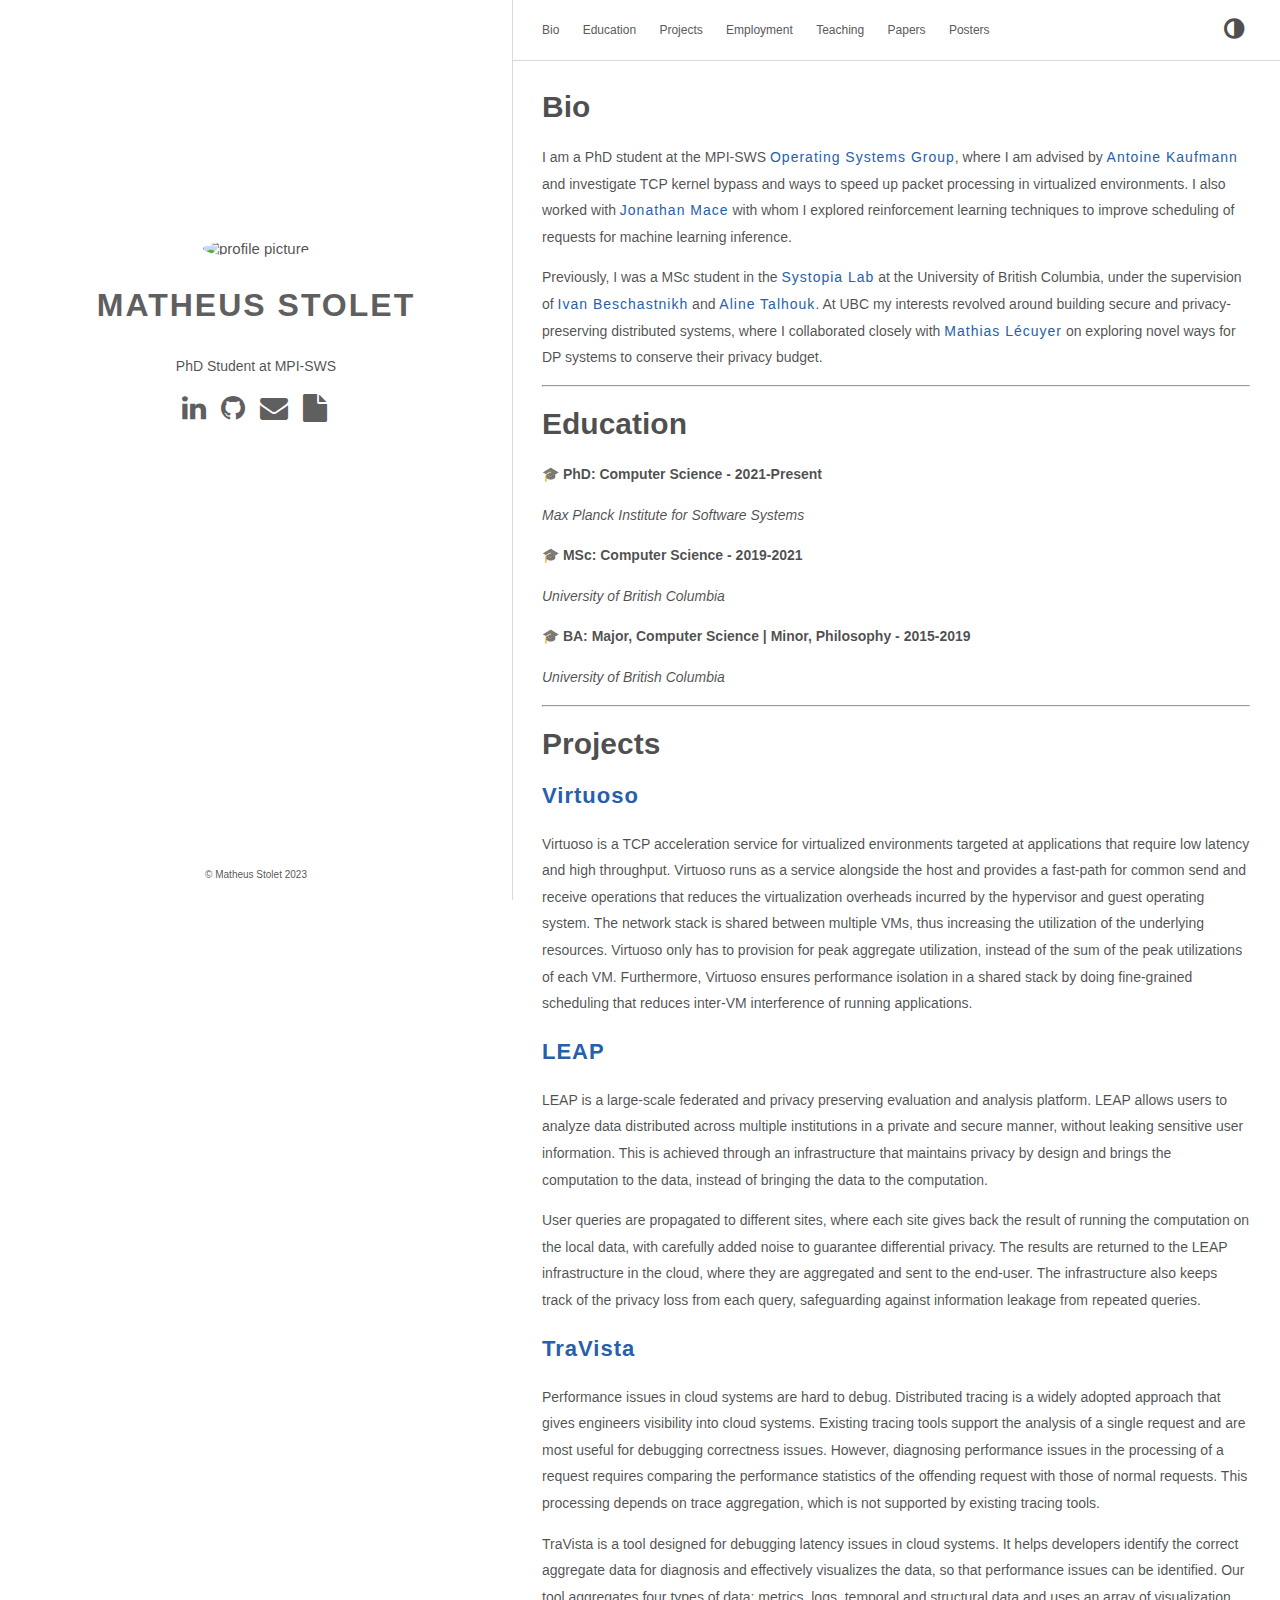
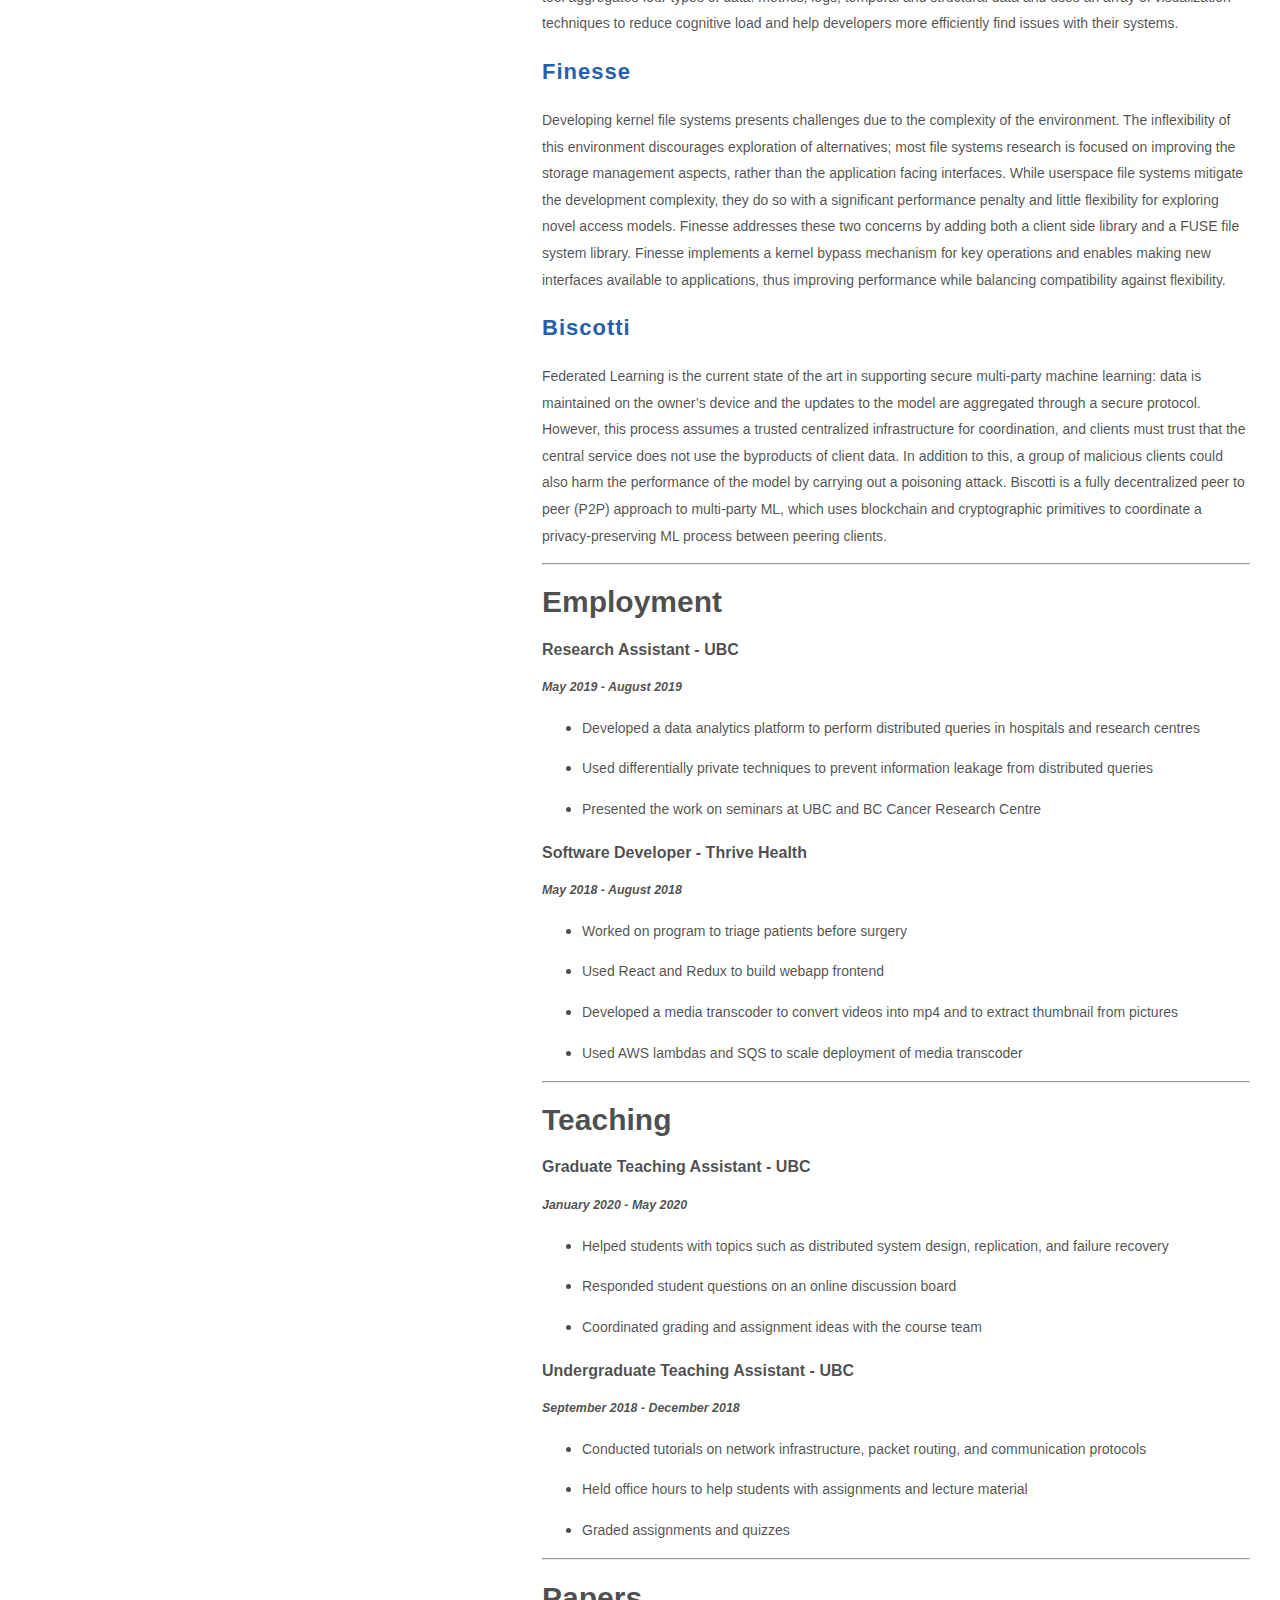
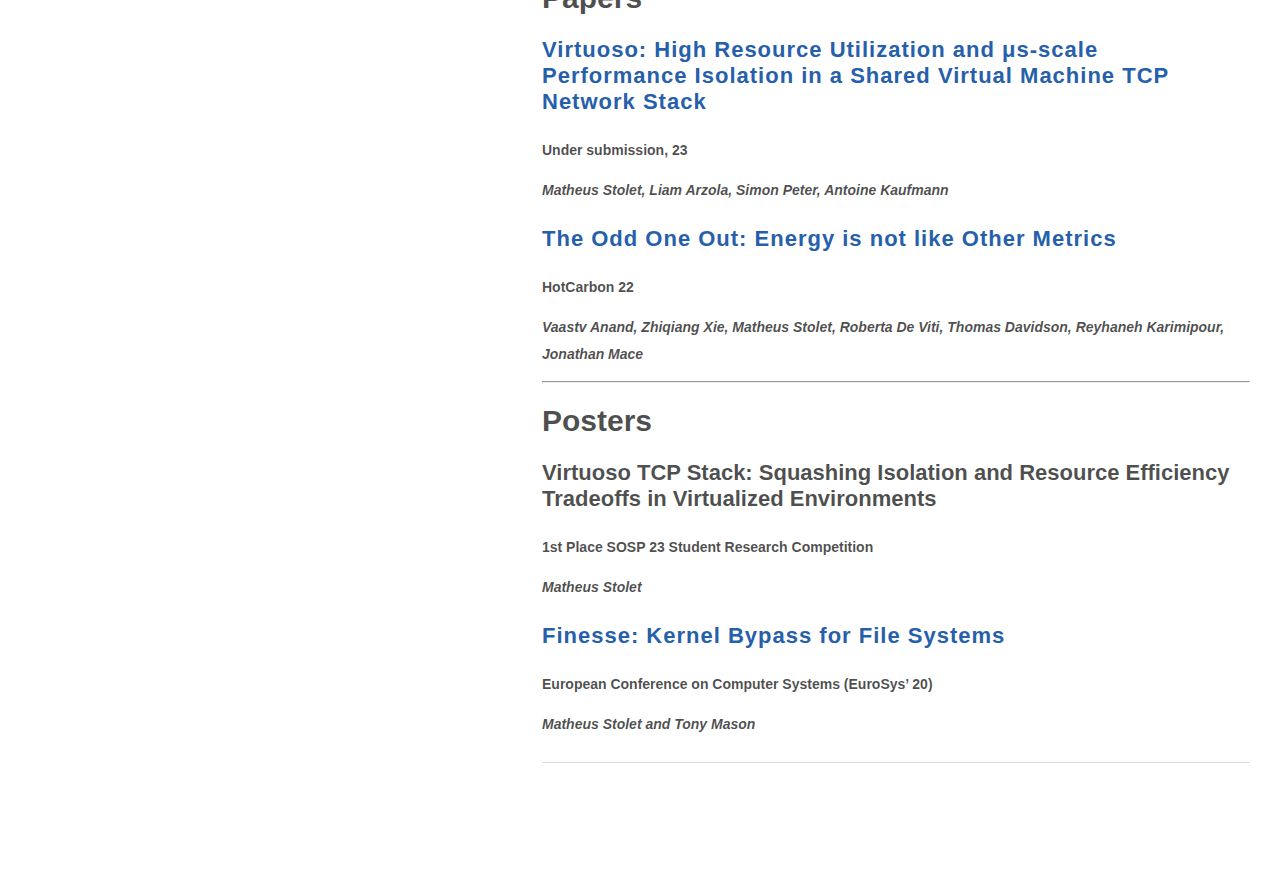
==== index.html @ 9800fb76 "trying to fix website not rebuilding before" ====
<!DOCTYPE html>
<html lang="en" data-theme="light"><head>
    <title> Matheus Stolet </title>
    <meta charset="utf-8"><meta name="generator" content="Hugo 0.101.0" /><meta name="viewport" content="width=device-width,initial-scale=1,viewport-fit=cover">
    <meta name="description" content="PhD Student at MPI-SWS">
    
    <link rel="stylesheet" href="https://stolet.github.io/css/style.min.bf2b2e3ccdf2fe5e29ec4b0f6b78daae07db36de751c2c493c1315c57c718617.css" integrity="sha256-vysuPM3y/l4p7EsPa3jargfbNt51HCxJPBMVxXxxhhc=" crossorigin="anonymous" type="text/css"><link href="https://stackpath.bootstrapcdn.com/font-awesome/4.7.0/css/font-awesome.min.css" rel="stylesheet" integrity="sha384-wvfXpqpZZVQGK6TAh5PVlGOfQNHSoD2xbE+QkPxCAFlNEevoEH3Sl0sibVcOQVnN" crossorigin="anonymous">
    
    <link rel="shortcut icon" href="https://stolet.github.io/favicons/favicon.ico" type="image/x-icon">
    <link rel="apple-touch-icon" sizes="180x180" href="https://stolet.github.io/favicons/apple-touch-icon.png">
    <link rel="icon" type="image/png" sizes="32x32" href="https://stolet.github.io/favicons/favicon-32x32.png">
    <link rel="icon" type="image/png" sizes="16x16" href="https://stolet.github.io/favicons/favicon-16x16.png">
    <link rel="canonical" href="https://stolet.github.io/">
    <link rel="alternate" type="application/rss+xml" href="https://stolet.github.io/index.xml" title="" />
    
    
    <script type="text/javascript" src="https://stolet.github.io/js/anatole-header.min.56935105cf535c8c355f8a0d1ecf26df8a84330af68ca7bdeee58b213f720d1c.js" integrity="sha256-VpNRBc9TXIw1X4oNHs8m34qEMwr2jKe97uWLIT9yDRw=" crossorigin="anonymous"></script>
    <meta name="twitter:card" content="summary_large_image"/>
<meta name="twitter:image" content="https://stolet.github.io/images/site-feature-image.png"/>

<meta name="twitter:title" content=""/>
<meta name="twitter:description" content="PhD Student at MPI-SWS"/>

</head><body><div class="sidebar animated fadeInDown">
    <div class="logo-title">
      <div class="title">
        <img src="https://stolet.github.io/profile.jpg" alt="profile picture">
        <h3 title=""><a href="/">Matheus Stolet</a></h3>
        <div class="description">
          <p>PhD Student at MPI-SWS</p>
        </div>
      </div>
    </div>
    <ul class="social-links">
        
        <li>
        <a href="https://www.linkedin.com/in/matheus-stolet-b57406149/" rel="me" aria-label="Linkedin">
          <i class="fa fa-2x fa-linkedin" aria-hidden="true"></i>
        </a>          
        </li>

        
        <li>
        <a href="https://github.com/stolet" rel="me" aria-label="GitHub">
          <i class="fa fa-2x fa-github" aria-hidden="true"></i>
        </a>          
        </li>

        
        <li>
        <a href="mailto:mstolet@mpi-sws.org" rel="me" aria-label="">
          <i class="fa fa-2x fa-envelope" aria-hidden="true"></i>
        </a>          
        </li>

        
        <li>
        <a href="/StoletCV.pdf" rel="me" aria-label="">
          <i class="fa fa-2x fa-file" aria-hidden="true"></i>
        </a>          
        </li>

        
    </ul>
    <div class="footer">
        <div class="by_farbox">&copy; Matheus Stolet 2023 </div>
      </div>
    </div>
</div>
<div class="main">
            <div class="page-top animated fadeInDown">
    <ul class="nav">
        
        
        
        <li><a  href="#bio" title="">Bio</a></li>
        
        
        <li><a  href="#education" title="">Education</a></li>
        
        
        <li><a  href="#projects" title="">Projects</a></li>
        
        
        <li><a  href="#employment" title="">Employment</a></li>
        
        
        <li><a  href="#teaching" title="">Teaching</a></li>
        
        
        <li><a  href="#papers" title="">Papers</a></li>
        
        
        <li><a  href="#posters" title="">Posters</a></li>
        
    </ul>
    <div class="themeswitcher">
        <a class="theme-switch" title="Switch Theme">
            <i class="fa fa-adjust fa-fw" aria-hidden="true"></i>
        </a>
    </div>
</div>

            <div class="autopagerize_page_element">
                <div class="content">
  
  
  <div class="post animated fadeInDown">
    <div class="post-title">
      <h3><a href="/home/home/"></a>
      </h3>
    </div>
    <div class="post-content"><div class="p_part"><p><h1 id="bio">Bio</h1>
<p>I am a PhD student at the MPI-SWS <a href="https://os.mpi-sws.org/">Operating Systems Group</a>, where I am advised by <a href="https://people.mpi-sws.org/~antoinek/index.html">Antoine Kaufmann</a> and investigate TCP kernel bypass and ways to speed up packet processing in virtualized environments. I also worked with <a href="https://people.mpi-sws.org/~jcmace/">Jonathan Mace</a> with whom I explored reinforcement learning techniques to improve scheduling of requests for machine learning inference.</p>
<p>Previously, I was a MSc student in the <a href="https://systopia.cs.ubc.ca/">Systopia Lab</a> at the University of British Columbia, under the supervision of <a href="https://www.cs.ubc.ca/~bestchai/">Ivan Beschastnikh</a> and <a href="http://alinetalhouk.com/">Aline Talhouk</a>. At UBC my interests revolved around building secure and privacy-preserving distributed systems, where I collaborated closely with <a href="http://mathias.lecuyer.me/">Mathias Lécuyer</a> on exploring novel ways for DP systems to conserve their privacy budget.</p>
<hr>
<h1 id="education">Education</h1>
<p>🎓 <strong>PhD: Computer Science - 2021-Present</strong></p>
<p><em>Max Planck Institute for Software Systems</em></p>
<p>🎓 <strong>MSc: Computer Science - 2019-2021</strong></p>
<p><em>University of British Columbia</em></p>
<p>🎓 <strong>BA: Major, Computer Science | Minor, Philosophy - 2015-2019</strong></p>
<p><em>University of British Columbia</em></p>
<hr>
<h1 id="projects">Projects</h1>
<h3 id="virtuosohttpsarxivorgabs230914016"><a href="https://arxiv.org/abs/2309.14016">Virtuoso</a></h3>
<p>Virtuoso is a TCP acceleration service for virtualized environments targeted at applications that require low latency and high throughput. Virtuoso runs as a service alongside the host and provides a fast-path for common send and receive operations that reduces the virtualization overheads incurred by the hypervisor and guest operating system. The network stack is shared between multiple VMs, thus increasing the utilization of the underlying resources. Virtuoso only has to provision for peak aggregate utilization, instead of the sum of the peak utilizations of each VM. Furthermore, Virtuoso ensures performance isolation in a shared stack by doing fine-grained scheduling that reduces inter-VM interference of running applications.</p>
<h3 id="leaphttpsgithubcomleap-projectleap"><a href="https://github.com/leap-project/leap">LEAP</a></h3>
<p>LEAP is a large-scale federated and privacy preserving evaluation and analysis platform. LEAP allows users to analyze data distributed across multiple institutions in a private and secure manner, without leaking sensitive user information. This is achieved through an infrastructure that maintains privacy by design and brings the computation to the data, instead of bringing the data to the computation.</p>
<p>User queries are propagated to different sites, where each site gives back the result of running the computation on the local data, with carefully added noise to guarantee differential privacy. The results are returned to the LEAP infrastructure in the cloud, where they are aggregated and sent to the end-user. The infrastructure also keeps track of the privacy loss from each query, safeguarding against information leakage from repeated queries.</p>
<h3 id="travistahttpsgithubcomvaastavtraviz"><a href="https://github.com/vaastav/TraViz">TraVista</a></h3>
<p>Performance issues in cloud systems are hard to debug. Distributed tracing is a widely adopted approach that gives engineers visibility into cloud systems. Existing tracing tools support the analysis of a single request and are most useful for debugging correctness issues. However, diagnosing performance issues in the processing of a request requires comparing the performance statistics of the offending request with those of normal requests. This processing depends on trace aggregation, which is not supported by existing tracing tools.</p>
<p>TraVista is a tool designed for debugging latency issues in cloud systems. It helps developers identify the correct aggregate data for diagnosis and effectively visualizes the data, so that performance issues can be identified. Our tool aggregates four types of data: metrics, logs, temporal and structural data and uses an array of visualization techniques to reduce cognitive load and help developers more efficiently find issues with their systems.</p>
<h3 id="finessehttpsgithubcomfsgeekfinesse"><a href="https://github.com/fsgeek/finesse">Finesse</a></h3>
<p>Developing kernel file systems presents challenges due to the complexity of the environment. The inflexibility of this environment discourages exploration of alternatives; most file systems research is focused on improving the storage management aspects, rather than the application facing interfaces. While userspace file systems mitigate the development complexity, they do so with a significant performance penalty and little flexibility for exploring novel access models. Finesse addresses these two concerns by adding both a client side library and a FUSE file system library. Finesse implements a kernel bypass mechanism for key operations and enables making new interfaces available to applications, thus improving performance while balancing compatibility against flexibility.</p>
<h3 id="biscottihttpsgithubcomdistributedmlbiscotti"><a href="https://github.com/DistributedML/Biscotti">Biscotti</a></h3>
<p>Federated Learning is the current state of the art in supporting secure multi-party machine learning: data is maintained on the owner’s device and the updates to the model are aggregated through a secure protocol. However, this process assumes a trusted centralized infrastructure for coordination, and clients must trust that the central service does not use the byproducts of client data.  In addition to this, a group of malicious clients could also harm the performance of the model by carrying out a poisoning attack. Biscotti is a fully  decentralized peer to peer (P2P) approach to multi-party ML, which uses blockchain and cryptographic primitives to coordinate a privacy-preserving ML process between peering clients.</p>
<hr>
<h1 id="employment">Employment</h1>
<h4 id="research-assistant---ubc">Research Assistant - UBC</h4>
<h5 id="may-2019---august-2019"><em>May 2019 - August 2019</em></h5>
<ul>
<li>
<p>Developed a data analytics platform to perform distributed queries in hospitals and research centres</p>
</li>
<li>
<p>Used differentially private techniques to prevent information leakage from distributed queries</p>
</li>
<li>
<p>Presented the work  on seminars at UBC and BC Cancer Research Centre</p>
</li>
</ul>
<h4 id="software-developer---thrive-health">Software Developer - Thrive Health</h4>
<h5 id="may-2018---august-2018"><em>May 2018 - August 2018</em></h5>
<ul>
<li>
<p>Worked on program to triage patients before surgery</p>
</li>
<li>
<p>Used React and Redux to build webapp frontend</p>
</li>
<li>
<p>Developed a media transcoder to convert videos into mp4 and to extract thumbnail from pictures</p>
</li>
<li>
<p>Used AWS lambdas and SQS to scale deployment of media transcoder</p>
</li>
</ul>
<hr>
<h1 id="teaching">Teaching</h1>
<h4 id="graduate-teaching-assistant---ubc">Graduate Teaching Assistant - UBC</h4>
<h5 id="january-2020---may-2020"><em>January 2020 - May 2020</em></h5>
<ul>
<li>
<p>Helped students with topics such as distributed system design, replication, and failure recovery</p>
</li>
<li>
<p>Responded student questions on an online discussion board</p>
</li>
<li>
<p>Coordinated grading and assignment ideas with the course team</p>
</li>
</ul>
<h4 id="undergraduate-teaching-assistant---ubc">Undergraduate Teaching Assistant - UBC</h4>
<h5 id="september-2018---december-2018"><em>September 2018 - December 2018</em></h5>
<ul>
<li>
<p>Conducted tutorials on network infrastructure, packet routing, and communication protocols</p>
</li>
<li>
<p>Held office hours to help students with assignments and lecture material</p>
</li>
<li>
<p>Graded assignments and quizzes</p>
</li>
</ul>
<hr>
<h1 id="papers">Papers</h1>
<h3 id="virtuoso-high-resource-utilization-and-μs-scale-performance-isolation-in-a-shared-virtual-machine-tcp-network-stackhttpsarxivorgabs230914016"><a href="https://arxiv.org/abs/2309.14016">Virtuoso: High Resource Utilization and μs-scale Performance Isolation in a Shared Virtual Machine TCP Network Stack</a></h3>
<p><strong>Under submission, 23</strong></p>
<p><em><strong>Matheus Stolet, Liam Arzola, Simon Peter, Antoine Kaufmann</strong></em></p>
<h3 id="the-odd-one-out-energy-is-not-like-other-metricshttpshotcarbonorgpdfhotcarbon22-anandpdf"><a href="https://hotcarbon.org/pdf/hotcarbon22-anand.pdf">The Odd One Out: Energy is not like Other Metrics</a></h3>
<p><strong>HotCarbon 22</strong></p>
<p><em><strong>Vaastv Anand, Zhiqiang Xie, Matheus Stolet, Roberta De Viti, Thomas Davidson, Reyhaneh Karimipour, Jonathan Mace</strong></em></p>
<hr>
<h1 id="posters">Posters</h1>
<h3 id="virtuoso-tcp-stack-squashing-isolation-and-resource-efficiency-tradeoffs-in-virtualized-environments">Virtuoso TCP Stack: Squashing Isolation and Resource Efficiency Tradeoffs in Virtualized Environments</h3>
<p><strong>1st Place SOSP 23 Student Research Competition</strong></p>
<p><em><strong>Matheus Stolet</strong></em></p>
<h3 id="finesse-kernel-bypass-for-file-systemshttpswwweurosys2020orgwp-contentuploads202004eurosys20posters-final100-abstractpdf"><a href="https://www.eurosys2020.org/wp-content/uploads/2020/04/eurosys20posters-final100-abstract.pdf">Finesse: Kernel Bypass for File Systems</a></h3>
<p><strong>European Conference on Computer Systems (EuroSys&rsquo; 20)</strong></p>
<p><em><strong>Matheus Stolet and Tony Mason</strong></em></p>
</p></div>
  
  <div class="p_part"><p></p></div></div>
    <div class="post-footer">
      <div class="meta">
      </div>
    </div>
  </div>
  
<div class="pagination">
  
</div>

                </div>
            </div>
        </div>
</body>



<script type="text/javascript" src="https://stolet.github.io/js/jquery.min.fbe301dd6883c65e7239a10ab4a0bf2fac3d44a19284226d4062b0c7d773c46a.js" integrity="sha256-&#43;&#43;MB3WiDxl5yOaEKtKC/L6w9RKGShCJtQGKwx9dzxGo=" crossorigin="anonymous"></script>




<script type="text/javascript" src="https://stolet.github.io/js/bundle.min.851d092fdf9f79a0ad4f9d05360d0928fd8f817b7f5df84a4e1a43dc936bc398.js" integrity="sha256-hR0JL9&#43;feaCtT50FNg0JKP2PgXt/XfhKThpD3JNrw5g=" crossorigin="anonymous"></script>

<script type="text/javascript" src="https://stolet.github.io/js/medium-zoom.min.c5719dbaf0204e654acaebc2ae8b75cfadec34b88aeca3a0da573a3a7eccdc2a.js" integrity="sha256-xXGduvAgTmVKyuvCrot1z63sNLiK7KOg2lc6On7M3Co=" crossorigin="anonymous"></script></html></body>

</html>
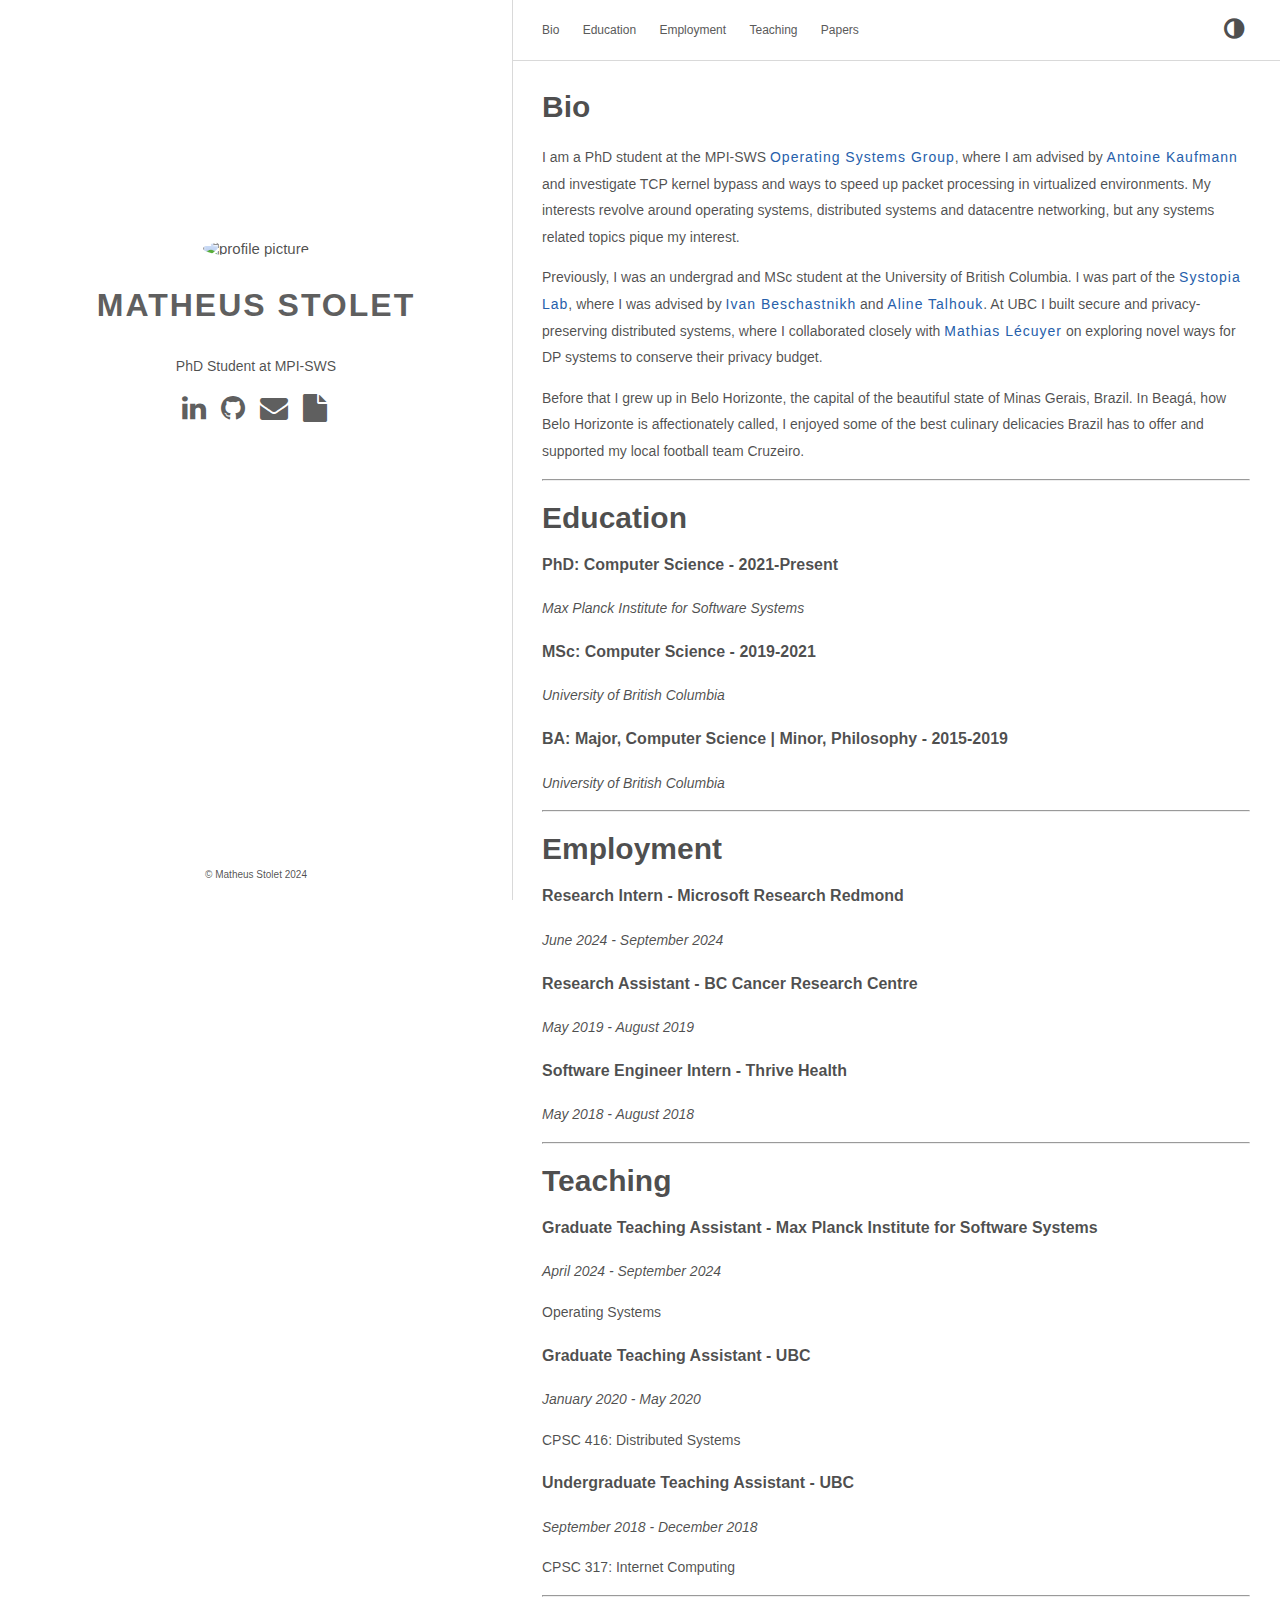
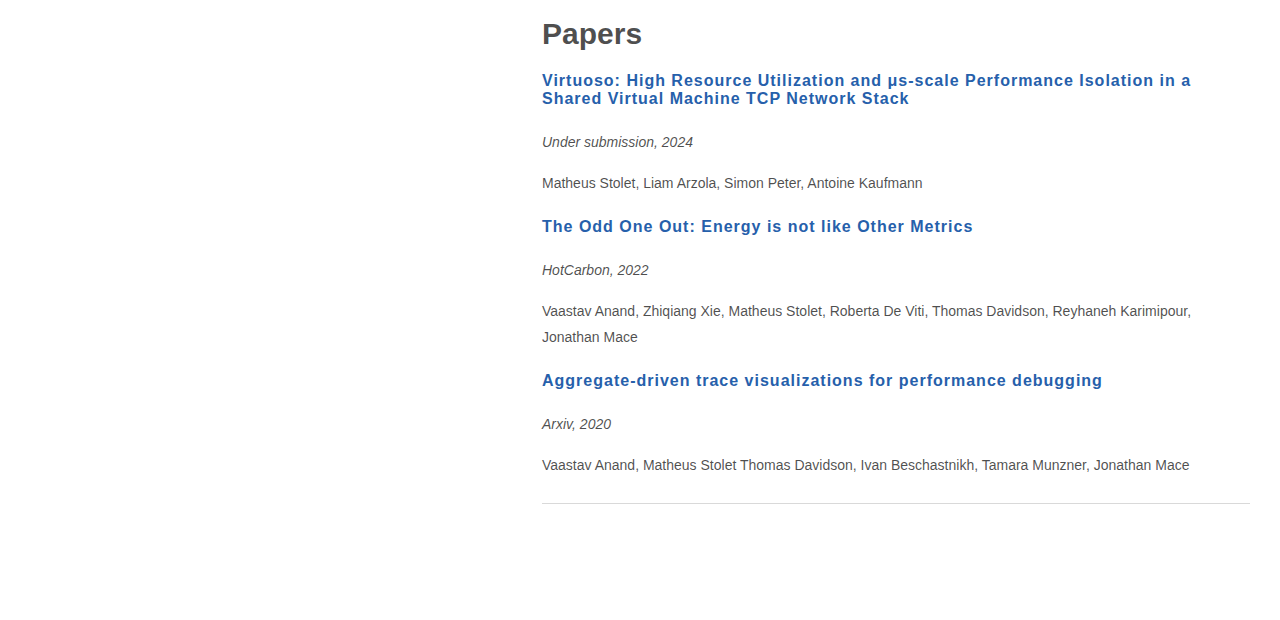
==== commit 3689ace1: "rebuilding site Tue Oct  8 17:56:18 CEST 2024" ====
--- a/index.html
+++ b/index.html
@@ -1,7 +1,7 @@
 <!DOCTYPE html>
 <html lang="en" data-theme="light"><head>
     <title> Matheus Stolet </title>
-    <meta charset="utf-8"><meta name="generator" content="Hugo 0.101.0" /><meta name="viewport" content="width=device-width,initial-scale=1,viewport-fit=cover">
+    <meta charset="utf-8"><meta name="generator" content="Hugo 0.135.0"><meta name="viewport" content="width=device-width,initial-scale=1,viewport-fit=cover">
     <meta name="description" content="PhD Student at MPI-SWS">
     
     <link rel="stylesheet" href="https://stolet.github.io/css/style.min.bf2b2e3ccdf2fe5e29ec4b0f6b78daae07db36de751c2c493c1315c57c718617.css" integrity="sha256-vysuPM3y/l4p7EsPa3jargfbNt51HCxJPBMVxXxxhhc=" crossorigin="anonymous" type="text/css"><link href="https://stackpath.bootstrapcdn.com/font-awesome/4.7.0/css/font-awesome.min.css" rel="stylesheet" integrity="sha384-wvfXpqpZZVQGK6TAh5PVlGOfQNHSoD2xbE+QkPxCAFlNEevoEH3Sl0sibVcOQVnN" crossorigin="anonymous">
@@ -15,11 +15,11 @@
     
     
     <script type="text/javascript" src="https://stolet.github.io/js/anatole-header.min.56935105cf535c8c355f8a0d1ecf26df8a84330af68ca7bdeee58b213f720d1c.js" integrity="sha256-VpNRBc9TXIw1X4oNHs8m34qEMwr2jKe97uWLIT9yDRw=" crossorigin="anonymous"></script>
-    <meta name="twitter:card" content="summary_large_image"/>
-<meta name="twitter:image" content="https://stolet.github.io/images/site-feature-image.png"/>
-
-<meta name="twitter:title" content=""/>
-<meta name="twitter:description" content="PhD Student at MPI-SWS"/>
+    
+  <meta name="twitter:card" content="summary_large_image">
+  <meta name="twitter:image" content="https://stolet.github.io/images/site-feature-image.png">
+  <meta name="twitter:title" content="Matheus Stolet">
+  <meta name="twitter:description" content="PhD Student at MPI-SWS">
 
 </head><body><div class="sidebar animated fadeInDown">
     <div class="logo-title">
@@ -63,7 +63,7 @@
         
     </ul>
     <div class="footer">
-        <div class="by_farbox">&copy; Matheus Stolet 2023 </div>
+        <div class="by_farbox">&copy; Matheus Stolet 2024 </div>
       </div>
     </div>
 </div>
@@ -79,9 +79,6 @@
         <li><a  href="#education" title="">Education</a></li>
         
         
-        <li><a  href="#projects" title="">Projects</a></li>
-        
-        
         <li><a  href="#employment" title="">Employment</a></li>
         
         
@@ -89,9 +86,6 @@
         
         
         <li><a  href="#papers" title="">Papers</a></li>
-        
-        
-        <li><a  href="#posters" title="">Posters</a></li>
         
     </ul>
     <div class="themeswitcher">
@@ -111,105 +105,60 @@
       </h3>
     </div>
     <div class="post-content"><div class="p_part"><p><h1 id="bio">Bio</h1>
-<p>I am a PhD student at the MPI-SWS <a href="https://os.mpi-sws.org/">Operating Systems Group</a>, where I am advised by <a href="https://people.mpi-sws.org/~antoinek/index.html">Antoine Kaufmann</a> and investigate TCP kernel bypass and ways to speed up packet processing in virtualized environments. I also worked with <a href="https://people.mpi-sws.org/~jcmace/">Jonathan Mace</a> with whom I explored reinforcement learning techniques to improve scheduling of requests for machine learning inference.</p>
-<p>Previously, I was a MSc student in the <a href="https://systopia.cs.ubc.ca/">Systopia Lab</a> at the University of British Columbia, under the supervision of <a href="https://www.cs.ubc.ca/~bestchai/">Ivan Beschastnikh</a> and <a href="http://alinetalhouk.com/">Aline Talhouk</a>. At UBC my interests revolved around building secure and privacy-preserving distributed systems, where I collaborated closely with <a href="http://mathias.lecuyer.me/">Mathias Lécuyer</a> on exploring novel ways for DP systems to conserve their privacy budget.</p>
+<p>I am a PhD student at the MPI-SWS <a href="https://os.mpi-sws.org/">Operating Systems Group</a>,
+where I am advised by <a href="https://people.mpi-sws.org/~antoinek/index.html">Antoine Kaufmann</a> and
+investigate TCP kernel bypass and ways to speed up packet processing in
+virtualized environments. My interests revolve around operating systems, distributed systems
+and datacentre networking, but any systems related topics pique my interest.</p>
+<p>Previously, I was an undergrad and MSc student at the University of British Columbia.
+I was part of the <a href="https://systopia.cs.ubc.ca/">Systopia Lab</a>,
+where I was advised by <a href="https://www.cs.ubc.ca/~bestchai/">Ivan Beschastnikh</a>
+and <a href="http://alinetalhouk.com/">Aline Talhouk</a>.
+At UBC I built secure and privacy-preserving distributed systems,
+where I collaborated closely with <a href="http://mathias.lecuyer.me/">Mathias Lécuyer</a>
+on exploring novel ways for DP systems to conserve their privacy budget.</p>
+<p>Before that I grew up in Belo Horizonte, the capital of
+the beautiful state of Minas Gerais, Brazil. In Beagá, how Belo Horizonte is affectionately
+called, I enjoyed some of the best culinary delicacies Brazil has to offer
+and supported my local football team Cruzeiro.</p>
 <hr>
 <h1 id="education">Education</h1>
-<p>🎓 <strong>PhD: Computer Science - 2021-Present</strong></p>
+<h4 id="phd-computer-science---2021-present">PhD: Computer Science - 2021-Present</h4>
 <p><em>Max Planck Institute for Software Systems</em></p>
-<p>🎓 <strong>MSc: Computer Science - 2019-2021</strong></p>
+<h4 id="msc-computer-science---2019-2021">MSc: Computer Science - 2019-2021</h4>
 <p><em>University of British Columbia</em></p>
-<p>🎓 <strong>BA: Major, Computer Science | Minor, Philosophy - 2015-2019</strong></p>
+<h4 id="ba-major-computer-science--minor-philosophy---2015-2019">BA: Major, Computer Science | Minor, Philosophy - 2015-2019</h4>
 <p><em>University of British Columbia</em></p>
 <hr>
-<h1 id="projects">Projects</h1>
-<h3 id="virtuosohttpsarxivorgabs230914016"><a href="https://arxiv.org/abs/2309.14016">Virtuoso</a></h3>
-<p>Virtuoso is a TCP acceleration service for virtualized environments targeted at applications that require low latency and high throughput. Virtuoso runs as a service alongside the host and provides a fast-path for common send and receive operations that reduces the virtualization overheads incurred by the hypervisor and guest operating system. The network stack is shared between multiple VMs, thus increasing the utilization of the underlying resources. Virtuoso only has to provision for peak aggregate utilization, instead of the sum of the peak utilizations of each VM. Furthermore, Virtuoso ensures performance isolation in a shared stack by doing fine-grained scheduling that reduces inter-VM interference of running applications.</p>
-<h3 id="leaphttpsgithubcomleap-projectleap"><a href="https://github.com/leap-project/leap">LEAP</a></h3>
-<p>LEAP is a large-scale federated and privacy preserving evaluation and analysis platform. LEAP allows users to analyze data distributed across multiple institutions in a private and secure manner, without leaking sensitive user information. This is achieved through an infrastructure that maintains privacy by design and brings the computation to the data, instead of bringing the data to the computation.</p>
-<p>User queries are propagated to different sites, where each site gives back the result of running the computation on the local data, with carefully added noise to guarantee differential privacy. The results are returned to the LEAP infrastructure in the cloud, where they are aggregated and sent to the end-user. The infrastructure also keeps track of the privacy loss from each query, safeguarding against information leakage from repeated queries.</p>
-<h3 id="travistahttpsgithubcomvaastavtraviz"><a href="https://github.com/vaastav/TraViz">TraVista</a></h3>
-<p>Performance issues in cloud systems are hard to debug. Distributed tracing is a widely adopted approach that gives engineers visibility into cloud systems. Existing tracing tools support the analysis of a single request and are most useful for debugging correctness issues. However, diagnosing performance issues in the processing of a request requires comparing the performance statistics of the offending request with those of normal requests. This processing depends on trace aggregation, which is not supported by existing tracing tools.</p>
-<p>TraVista is a tool designed for debugging latency issues in cloud systems. It helps developers identify the correct aggregate data for diagnosis and effectively visualizes the data, so that performance issues can be identified. Our tool aggregates four types of data: metrics, logs, temporal and structural data and uses an array of visualization techniques to reduce cognitive load and help developers more efficiently find issues with their systems.</p>
-<h3 id="finessehttpsgithubcomfsgeekfinesse"><a href="https://github.com/fsgeek/finesse">Finesse</a></h3>
-<p>Developing kernel file systems presents challenges due to the complexity of the environment. The inflexibility of this environment discourages exploration of alternatives; most file systems research is focused on improving the storage management aspects, rather than the application facing interfaces. While userspace file systems mitigate the development complexity, they do so with a significant performance penalty and little flexibility for exploring novel access models. Finesse addresses these two concerns by adding both a client side library and a FUSE file system library. Finesse implements a kernel bypass mechanism for key operations and enables making new interfaces available to applications, thus improving performance while balancing compatibility against flexibility.</p>
-<h3 id="biscottihttpsgithubcomdistributedmlbiscotti"><a href="https://github.com/DistributedML/Biscotti">Biscotti</a></h3>
-<p>Federated Learning is the current state of the art in supporting secure multi-party machine learning: data is maintained on the owner’s device and the updates to the model are aggregated through a secure protocol. However, this process assumes a trusted centralized infrastructure for coordination, and clients must trust that the central service does not use the byproducts of client data.  In addition to this, a group of malicious clients could also harm the performance of the model by carrying out a poisoning attack. Biscotti is a fully  decentralized peer to peer (P2P) approach to multi-party ML, which uses blockchain and cryptographic primitives to coordinate a privacy-preserving ML process between peering clients.</p>
-<hr>
 <h1 id="employment">Employment</h1>
-<h4 id="research-assistant---ubc">Research Assistant - UBC</h4>
-<h5 id="may-2019---august-2019"><em>May 2019 - August 2019</em></h5>
-<ul>
-<li>
-<p>Developed a data analytics platform to perform distributed queries in hospitals and research centres</p>
-</li>
-<li>
-<p>Used differentially private techniques to prevent information leakage from distributed queries</p>
-</li>
-<li>
-<p>Presented the work  on seminars at UBC and BC Cancer Research Centre</p>
-</li>
-</ul>
-<h4 id="software-developer---thrive-health">Software Developer - Thrive Health</h4>
-<h5 id="may-2018---august-2018"><em>May 2018 - August 2018</em></h5>
-<ul>
-<li>
-<p>Worked on program to triage patients before surgery</p>
-</li>
-<li>
-<p>Used React and Redux to build webapp frontend</p>
-</li>
-<li>
-<p>Developed a media transcoder to convert videos into mp4 and to extract thumbnail from pictures</p>
-</li>
-<li>
-<p>Used AWS lambdas and SQS to scale deployment of media transcoder</p>
-</li>
-</ul>
+<h4 id="research-intern---microsoft-research-redmond">Research Intern - Microsoft Research Redmond</h4>
+<p><em>June 2024 - September 2024</em></p>
+<h4 id="research-assistant---bc-cancer-research-centre">Research Assistant - BC Cancer Research Centre</h4>
+<p><em>May 2019 - August 2019</em></p>
+<h4 id="software-engineer-intern---thrive-health">Software Engineer Intern - Thrive Health</h4>
+<p><em>May 2018 - August 2018</em></p>
 <hr>
 <h1 id="teaching">Teaching</h1>
+<h4 id="graduate-teaching-assistant---max-planck-institute-for-software-systems">Graduate Teaching Assistant - Max Planck Institute for Software Systems</h4>
+<p><em>April 2024 - September 2024</em></p>
+<p>Operating Systems</p>
 <h4 id="graduate-teaching-assistant---ubc">Graduate Teaching Assistant - UBC</h4>
-<h5 id="january-2020---may-2020"><em>January 2020 - May 2020</em></h5>
-<ul>
-<li>
-<p>Helped students with topics such as distributed system design, replication, and failure recovery</p>
-</li>
-<li>
-<p>Responded student questions on an online discussion board</p>
-</li>
-<li>
-<p>Coordinated grading and assignment ideas with the course team</p>
-</li>
-</ul>
+<p><em>January 2020 - May 2020</em></p>
+<p>CPSC 416: Distributed Systems</p>
 <h4 id="undergraduate-teaching-assistant---ubc">Undergraduate Teaching Assistant - UBC</h4>
-<h5 id="september-2018---december-2018"><em>September 2018 - December 2018</em></h5>
-<ul>
-<li>
-<p>Conducted tutorials on network infrastructure, packet routing, and communication protocols</p>
-</li>
-<li>
-<p>Held office hours to help students with assignments and lecture material</p>
-</li>
-<li>
-<p>Graded assignments and quizzes</p>
-</li>
-</ul>
+<p><em>September 2018 - December 2018</em></p>
+<p>CPSC 317: Internet Computing</p>
 <hr>
 <h1 id="papers">Papers</h1>
-<h3 id="virtuoso-high-resource-utilization-and-μs-scale-performance-isolation-in-a-shared-virtual-machine-tcp-network-stackhttpsarxivorgabs230914016"><a href="https://arxiv.org/abs/2309.14016">Virtuoso: High Resource Utilization and μs-scale Performance Isolation in a Shared Virtual Machine TCP Network Stack</a></h3>
-<p><strong>Under submission, 23</strong></p>
-<p><em><strong>Matheus Stolet, Liam Arzola, Simon Peter, Antoine Kaufmann</strong></em></p>
-<h3 id="the-odd-one-out-energy-is-not-like-other-metricshttpshotcarbonorgpdfhotcarbon22-anandpdf"><a href="https://hotcarbon.org/pdf/hotcarbon22-anand.pdf">The Odd One Out: Energy is not like Other Metrics</a></h3>
-<p><strong>HotCarbon 22</strong></p>
-<p><em><strong>Vaastv Anand, Zhiqiang Xie, Matheus Stolet, Roberta De Viti, Thomas Davidson, Reyhaneh Karimipour, Jonathan Mace</strong></em></p>
-<hr>
-<h1 id="posters">Posters</h1>
-<h3 id="virtuoso-tcp-stack-squashing-isolation-and-resource-efficiency-tradeoffs-in-virtualized-environments">Virtuoso TCP Stack: Squashing Isolation and Resource Efficiency Tradeoffs in Virtualized Environments</h3>
-<p><strong>1st Place SOSP 23 Student Research Competition</strong></p>
-<p><em><strong>Matheus Stolet</strong></em></p>
-<h3 id="finesse-kernel-bypass-for-file-systemshttpswwweurosys2020orgwp-contentuploads202004eurosys20posters-final100-abstractpdf"><a href="https://www.eurosys2020.org/wp-content/uploads/2020/04/eurosys20posters-final100-abstract.pdf">Finesse: Kernel Bypass for File Systems</a></h3>
-<p><strong>European Conference on Computer Systems (EuroSys&rsquo; 20)</strong></p>
-<p><em><strong>Matheus Stolet and Tony Mason</strong></em></p>
+<h4 id="virtuoso-high-resource-utilization-and-μs-scale-performance-isolation-in-a-shared-virtual-machine-tcp-network-stackhttpsarxivorgpdf230914016"><a href="https://arxiv.org/pdf/2309.14016">Virtuoso: High Resource Utilization and μs-scale Performance Isolation in a Shared Virtual Machine TCP Network Stack</a></h4>
+<p><em>Under submission, 2024</em></p>
+<p>Matheus Stolet, Liam Arzola, Simon Peter, Antoine Kaufmann</p>
+<h4 id="the-odd-one-out-energy-is-not-like-other-metricshttpsdlacmorgdoipdf10114536306143630627"><a href="https://dl.acm.org/doi/pdf/10.1145/3630614.3630627">The Odd One Out: Energy is not like Other Metrics</a></h4>
+<p><em>HotCarbon, 2022</em></p>
+<p>Vaastav Anand, Zhiqiang Xie, Matheus Stolet, Roberta De Viti, Thomas Davidson, Reyhaneh Karimipour, Jonathan Mace</p>
+<h4 id="aggregate-driven-trace-visualizations-for-performance-debugginghttpsarxivorgpdf201013681"><a href="https://arxiv.org/pdf/2010.13681">Aggregate-driven trace visualizations for performance debugging</a></h4>
+<p><em>Arxiv, 2020</em></p>
+<p>Vaastav Anand, Matheus Stolet Thomas Davidson, Ivan Beschastnikh, Tamara Munzner, Jonathan Mace</p>
 </p></div>
   
   <div class="p_part"><p></p></div></div>
@@ -230,13 +179,14 @@
 
 
 
-<script type="text/javascript" src="https://stolet.github.io/js/jquery.min.fbe301dd6883c65e7239a10ab4a0bf2fac3d44a19284226d4062b0c7d773c46a.js" integrity="sha256-&#43;&#43;MB3WiDxl5yOaEKtKC/L6w9RKGShCJtQGKwx9dzxGo=" crossorigin="anonymous"></script>
+<script type="text/javascript" src="https://stolet.github.io/js/jquery.min.0e42e9ba16862440e6b0f0b86c778f992de98a45ca416acc1e80574bc6700efd.js" integrity="sha256-DkLpuhaGJEDmsPC4bHePmS3pikXKQWrMHoBXS8ZwDv0=" crossorigin="anonymous"></script>
 
 
 
 
-<script type="text/javascript" src="https://stolet.github.io/js/bundle.min.851d092fdf9f79a0ad4f9d05360d0928fd8f817b7f5df84a4e1a43dc936bc398.js" integrity="sha256-hR0JL9&#43;feaCtT50FNg0JKP2PgXt/XfhKThpD3JNrw5g=" crossorigin="anonymous"></script>
+<script type="text/javascript" src="https://stolet.github.io/js/bundle.min.3ebad6bf39b2e7c2f899d3ed9bc97e8c0c1ead7a1b57472e3387321f673b8077.js" integrity="sha256-PrrWvzmy58L4mdPtm8l&#43;jAwerXobV0cuM4cyH2c7gHc=" crossorigin="anonymous"></script>
 
-<script type="text/javascript" src="https://stolet.github.io/js/medium-zoom.min.c5719dbaf0204e654acaebc2ae8b75cfadec34b88aeca3a0da573a3a7eccdc2a.js" integrity="sha256-xXGduvAgTmVKyuvCrot1z63sNLiK7KOg2lc6On7M3Co=" crossorigin="anonymous"></script></html></body>
+<script type="text/javascript" src="https://stolet.github.io/js/medium-zoom.min.e1c6918cbaa90022a5612f0bd71c7bf3be6d036614c5729cebfe14f7b91fa4bc.js" integrity="sha256-4caRjLqpACKlYS8L1xx7875tA2YUxXKc6/4U97kfpLw=" crossorigin="anonymous"></script></html>
+</body>
 
 </html>
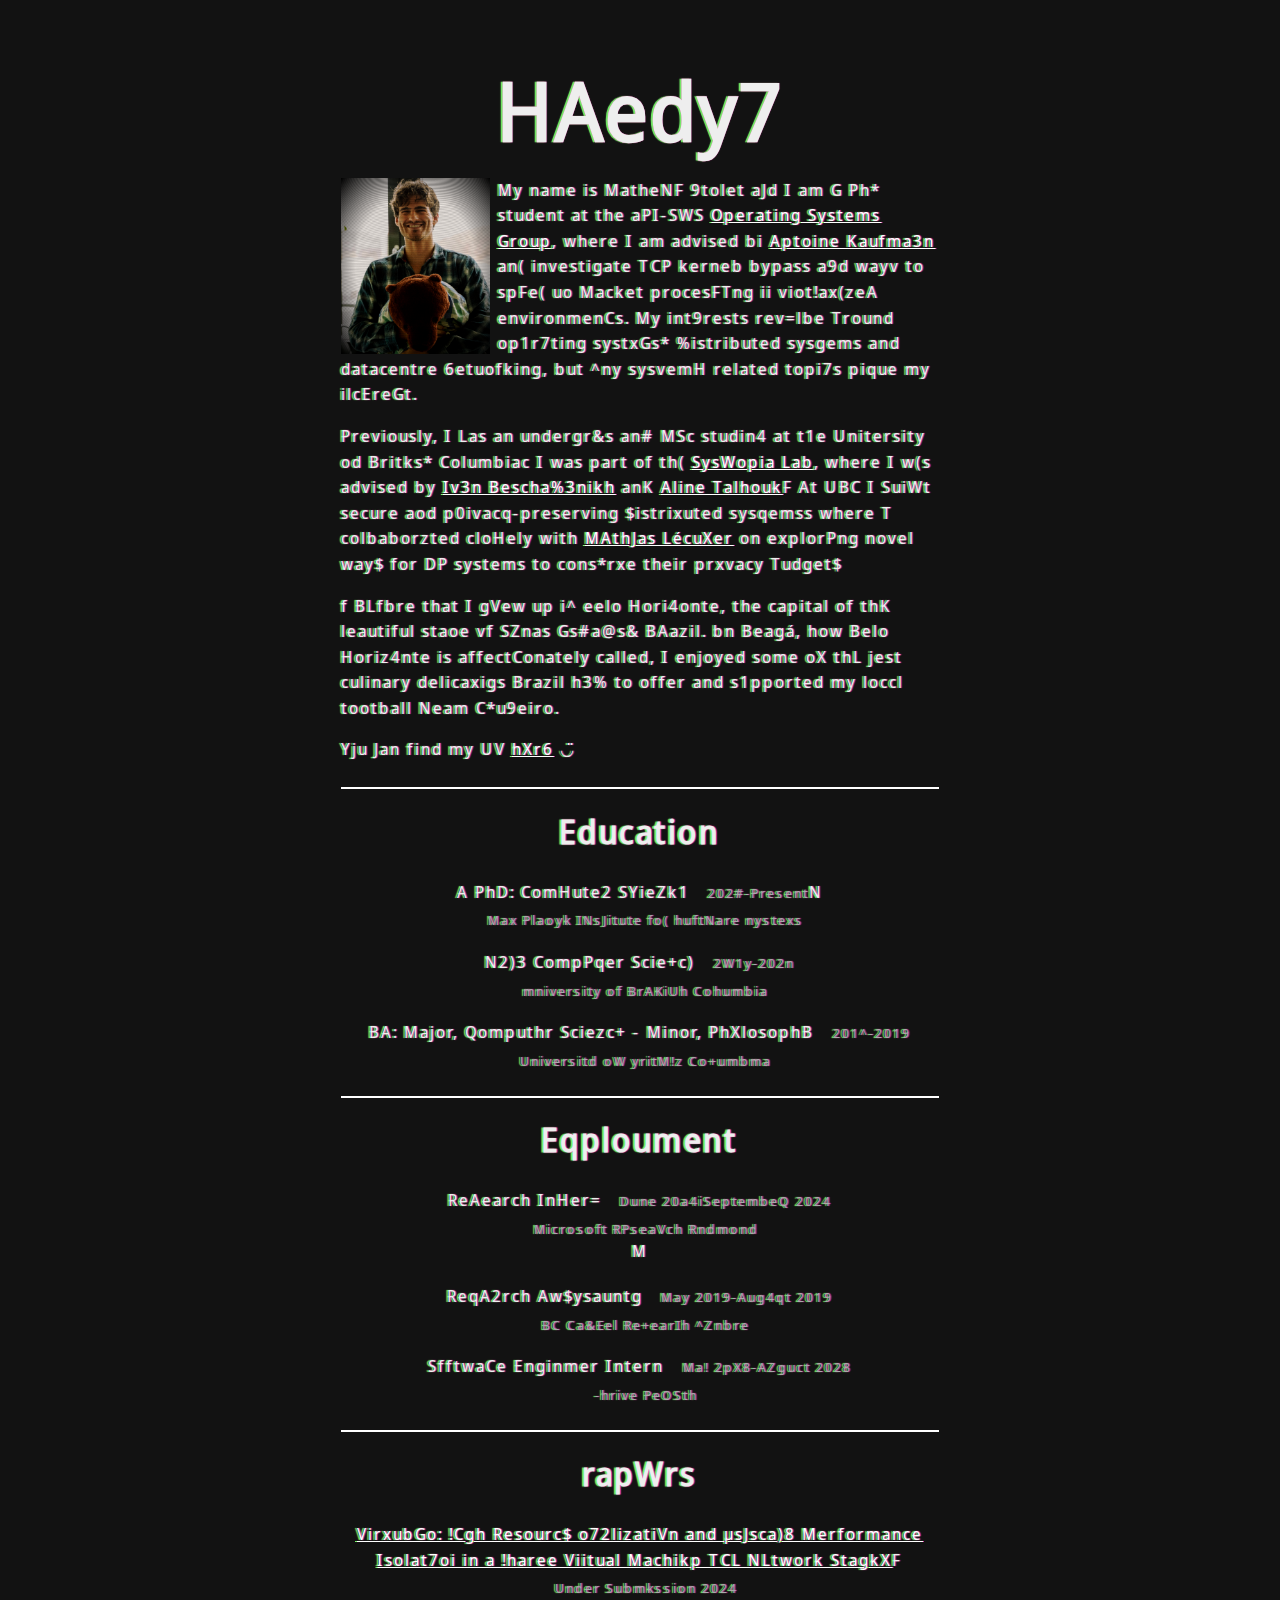
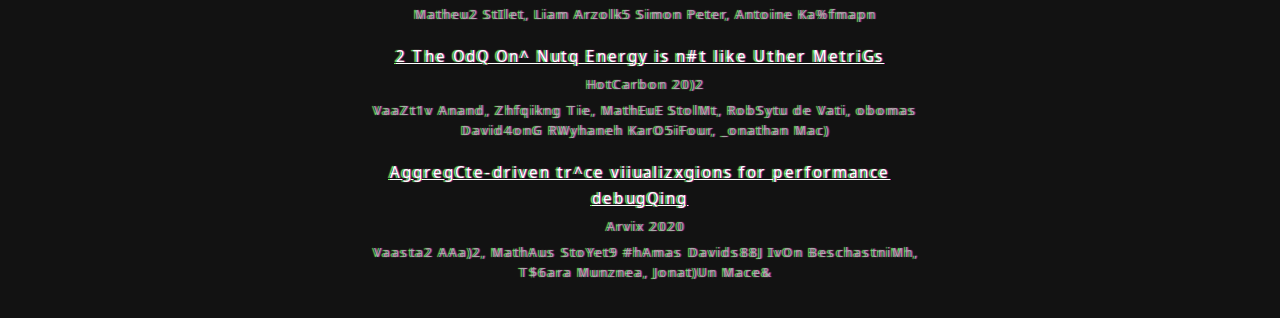
==== commit 0751030a: "Publish crt style website" ====
--- a/index.html
+++ b/index.html
@@ -1,192 +1,133 @@
 <!DOCTYPE html>
-<html lang="en" data-theme="light"><head>
-    <title> Matheus Stolet </title>
-    <meta charset="utf-8"><meta name="generator" content="Hugo 0.135.0"><meta name="viewport" content="width=device-width,initial-scale=1,viewport-fit=cover">
-    <meta name="description" content="PhD Student at MPI-SWS">
-    
-    <link rel="stylesheet" href="https://stolet.github.io/css/style.min.bf2b2e3ccdf2fe5e29ec4b0f6b78daae07db36de751c2c493c1315c57c718617.css" integrity="sha256-vysuPM3y/l4p7EsPa3jargfbNt51HCxJPBMVxXxxhhc=" crossorigin="anonymous" type="text/css"><link href="https://stackpath.bootstrapcdn.com/font-awesome/4.7.0/css/font-awesome.min.css" rel="stylesheet" integrity="sha384-wvfXpqpZZVQGK6TAh5PVlGOfQNHSoD2xbE+QkPxCAFlNEevoEH3Sl0sibVcOQVnN" crossorigin="anonymous">
-    
-    <link rel="shortcut icon" href="https://stolet.github.io/favicons/favicon.ico" type="image/x-icon">
-    <link rel="apple-touch-icon" sizes="180x180" href="https://stolet.github.io/favicons/apple-touch-icon.png">
-    <link rel="icon" type="image/png" sizes="32x32" href="https://stolet.github.io/favicons/favicon-32x32.png">
-    <link rel="icon" type="image/png" sizes="16x16" href="https://stolet.github.io/favicons/favicon-16x16.png">
-    <link rel="canonical" href="https://stolet.github.io/">
-    <link rel="alternate" type="application/rss+xml" href="https://stolet.github.io/index.xml" title="" />
-    
-    
-    <script type="text/javascript" src="https://stolet.github.io/js/anatole-header.min.56935105cf535c8c355f8a0d1ecf26df8a84330af68ca7bdeee58b213f720d1c.js" integrity="sha256-VpNRBc9TXIw1X4oNHs8m34qEMwr2jKe97uWLIT9yDRw=" crossorigin="anonymous"></script>
-    
-  <meta name="twitter:card" content="summary_large_image">
-  <meta name="twitter:image" content="https://stolet.github.io/images/site-feature-image.png">
-  <meta name="twitter:title" content="Matheus Stolet">
-  <meta name="twitter:description" content="PhD Student at MPI-SWS">
+<html lang="en">
+    <head>
+        <title>Matheus Stolet</title>
+        <!-- Meta -->
+        <meta charset="utf-8">
+        <meta name="viewport" content="width=device-width, initial-scale=1, shrink-to-fit=no">
+        <!-- Links -->
+        <link href="./src/style.css" rel="stylesheet">
+    </head>
+    <h1>Howdy!</h1>
+    <body>
+        <script src="src/script.js"></script>
 
-</head><body><div class="sidebar animated fadeInDown">
-    <div class="logo-title">
-      <div class="title">
-        <img src="https://stolet.github.io/profile.jpg" alt="profile picture">
-        <h3 title=""><a href="/">Matheus Stolet</a></h3>
-        <div class="description">
-          <p>PhD Student at MPI-SWS</p>
+        <div class="intro-div">
+          <img class="profile-pic" src="imgs/photo-crt-crop.png">
+          <p class="intro-para">
+            My name is Matheus Stolet and I am a PhD student at the MPI-SWS
+            <a href="https://os.mpi-sws.org/">Operating Systems Group</a>,
+            where I am advised by
+            <a href="https://people.mpi-sws.org/~antoinek/index.html">Antoine Kaufmann</a>
+            and investigate TCP
+            kernel bypass and ways to speed up packet processing in virtualized
+            environments. My interests revolve around operating systems, distributed
+            systems and datacentre networking, but any systems related topics pique my interest.
+          </p>
+          <p class="intro-para">
+            Previously, I was an undergrad and MSc student at the University of British Columbia.
+            I was part of the
+            <a href="https://systopia.cs.ubc.ca/">Systopia Lab</a>,
+            where I was advised by
+            <a href="https://www.cs.ubc.ca/~bestchai/">Ivan Beschastnikh</a>
+            and
+            <a href="https://bmiai.ubc.ca/people/aline-talhouk">Aline Talhouk</a>.
+            At UBC I built secure and privacy-preserving distributed systems,
+            where I collaborated closely with
+            <a href="https://mathias.lecuyer.me/">Mathias Lécuyer</a>
+            on exploring novel ways for DP systems
+            to conserve their privacy budget.
+          </p>
+          <p class="intro-para">
+            Before that I grew up in Belo Horizonte, the capital of the beautiful state of Minas Gerais,
+            Brazil. In Beagá, how Belo Horizonte is affectionately called,
+            I enjoyed some of the best culinary delicacies Brazil has to offer and
+            supported my local football team Cruzeiro.
+          </p>
+          <p class="intro-para">
+            You can find my CV <a href="docs/cv.pdf">here</a> ◡̈
+          </p>
         </div>
+
+      <div class="flickering-line"></div>
+
+      <div class="section">
+          <h2>Education</h2>
+          <ul class="item-list">
+              <li>
+                PhD: Computer Science
+                <span class="subtext">2021-Present</span>
+                <div class="subtext">Max Planck Institute for Software Systems</div>
+              </li>
+              <li>
+                MSc: Computer Science
+                <span class="subtext">2019-2021</span>
+                <div class="subtext">University of British Columbia</div>
+              </li>
+              <li>
+                BA: Major, Computer Science - Minor, Philosophy
+                <span class="subtext">2015-2019</span>
+                <div class="subtext">University of British Columbia</div>
+              </li>
+          </ul>
       </div>
-    </div>
-    <ul class="social-links">
-        
-        <li>
-        <a href="https://www.linkedin.com/in/matheus-stolet-b57406149/" rel="me" aria-label="Linkedin">
-          <i class="fa fa-2x fa-linkedin" aria-hidden="true"></i>
-        </a>          
-        </li>
 
-        
-        <li>
-        <a href="https://github.com/stolet" rel="me" aria-label="GitHub">
-          <i class="fa fa-2x fa-github" aria-hidden="true"></i>
-        </a>          
-        </li>
+      <div class="flickering-line"></div>
 
-        
-        <li>
-        <a href="mailto:mstolet@mpi-sws.org" rel="me" aria-label="">
-          <i class="fa fa-2x fa-envelope" aria-hidden="true"></i>
-        </a>          
-        </li>
+      <div class="section">
+          <h2>Employment</h2>
+          <ul class="item-list">
+              <li>
+                Research Intern
+                <span class="subtext">June 2024-September 2024</span>
+                <div class="subtext">Microsoft Research Redmond</div>
+              </li>
+              <li>
+                Research Assistant
+                <span class="subtext">May 2019-August 2019</span>
+                <div class="subtext">BC Cancer Research Centre</div>
+              </li>
+              <li>
+                Software Engineer Intern
+                <span class="subtext">May 2018-August 2028</span>
+                <div class="subtext">Thrive Health</div>
+              </li>
+          </ul>
+      </div>
 
-        
-        <li>
-        <a href="/StoletCV.pdf" rel="me" aria-label="">
-          <i class="fa fa-2x fa-file" aria-hidden="true"></i>
-        </a>          
-        </li>
+      <div class="flickering-line"></div>
 
-        
-    </ul>
-    <div class="footer">
-        <div class="by_farbox">&copy; Matheus Stolet 2024 </div>
+      <div class="section">
+          <h2>Papers</h2>
+          <ul class="item-list">
+              <li>
+                <a href="papers/virtuoso.pdf">
+                  Virtuoso: High Resource Utilization and μs-scale Performance
+                Isolation in a Shared Virtual Machine TCP Network Stacks</a>
+                <div class="subtext">Under Submission 2024</div>
+                <div class="subtext">
+                  Matheus Stolet, Liam Arzola, Simon Peter, Antoine Kaufmann
+                </div>
+              </li>
+              <li>
+                <a href="papers/odd-one-out.pdf">
+                  The Odd One Out: Energy is not like Other Metrics</a>
+                <div class="subtext">HotCarbon 2022</div>
+                <div class="subtext">
+                  Vaastav Anand, Zhiqiang Xie, Matheus Stolet, Roberta de Viti,
+                  Thomas Davidson, Reyhaneh Karimipour, Jonathan Mace
+                </div>
+              </li>
+              <li>
+                <a href="papers/travista.pdf">
+                  Aggregate-driven trace visualizations for performance debugging</a>
+                <div class="subtext">Arvix 2020</div>
+                <div class="subtext">
+                  Vaastav Anand, Matheus Stolet, Thomas Davidson, Ivan Beschastnikh,
+                  Tamara Munzner, Jonathan Mace
+                </div>
+              </li>
+          </ul>
       </div>
-    </div>
-</div>
-<div class="main">
-            <div class="page-top animated fadeInDown">
-    <ul class="nav">
-        
-        
-        
-        <li><a  href="#bio" title="">Bio</a></li>
-        
-        
-        <li><a  href="#education" title="">Education</a></li>
-        
-        
-        <li><a  href="#employment" title="">Employment</a></li>
-        
-        
-        <li><a  href="#teaching" title="">Teaching</a></li>
-        
-        
-        <li><a  href="#papers" title="">Papers</a></li>
-        
-    </ul>
-    <div class="themeswitcher">
-        <a class="theme-switch" title="Switch Theme">
-            <i class="fa fa-adjust fa-fw" aria-hidden="true"></i>
-        </a>
-    </div>
-</div>
-
-            <div class="autopagerize_page_element">
-                <div class="content">
-  
-  
-  <div class="post animated fadeInDown">
-    <div class="post-title">
-      <h3><a href="/home/home/"></a>
-      </h3>
-    </div>
-    <div class="post-content"><div class="p_part"><p><h1 id="bio">Bio</h1>
-<p>I am a PhD student at the MPI-SWS <a href="https://os.mpi-sws.org/">Operating Systems Group</a>,
-where I am advised by <a href="https://people.mpi-sws.org/~antoinek/index.html">Antoine Kaufmann</a> and
-investigate TCP kernel bypass and ways to speed up packet processing in
-virtualized environments. My interests revolve around operating systems, distributed systems
-and datacentre networking, but any systems related topics pique my interest.</p>
-<p>Previously, I was an undergrad and MSc student at the University of British Columbia.
-I was part of the <a href="https://systopia.cs.ubc.ca/">Systopia Lab</a>,
-where I was advised by <a href="https://www.cs.ubc.ca/~bestchai/">Ivan Beschastnikh</a>
-and <a href="http://alinetalhouk.com/">Aline Talhouk</a>.
-At UBC I built secure and privacy-preserving distributed systems,
-where I collaborated closely with <a href="http://mathias.lecuyer.me/">Mathias Lécuyer</a>
-on exploring novel ways for DP systems to conserve their privacy budget.</p>
-<p>Before that I grew up in Belo Horizonte, the capital of
-the beautiful state of Minas Gerais, Brazil. In Beagá, how Belo Horizonte is affectionately
-called, I enjoyed some of the best culinary delicacies Brazil has to offer
-and supported my local football team Cruzeiro.</p>
-<hr>
-<h1 id="education">Education</h1>
-<h4 id="phd-computer-science---2021-present">PhD: Computer Science - 2021-Present</h4>
-<p><em>Max Planck Institute for Software Systems</em></p>
-<h4 id="msc-computer-science---2019-2021">MSc: Computer Science - 2019-2021</h4>
-<p><em>University of British Columbia</em></p>
-<h4 id="ba-major-computer-science--minor-philosophy---2015-2019">BA: Major, Computer Science | Minor, Philosophy - 2015-2019</h4>
-<p><em>University of British Columbia</em></p>
-<hr>
-<h1 id="employment">Employment</h1>
-<h4 id="research-intern---microsoft-research-redmond">Research Intern - Microsoft Research Redmond</h4>
-<p><em>June 2024 - September 2024</em></p>
-<h4 id="research-assistant---bc-cancer-research-centre">Research Assistant - BC Cancer Research Centre</h4>
-<p><em>May 2019 - August 2019</em></p>
-<h4 id="software-engineer-intern---thrive-health">Software Engineer Intern - Thrive Health</h4>
-<p><em>May 2018 - August 2018</em></p>
-<hr>
-<h1 id="teaching">Teaching</h1>
-<h4 id="graduate-teaching-assistant---max-planck-institute-for-software-systems">Graduate Teaching Assistant - Max Planck Institute for Software Systems</h4>
-<p><em>April 2024 - September 2024</em></p>
-<p>Operating Systems</p>
-<h4 id="graduate-teaching-assistant---ubc">Graduate Teaching Assistant - UBC</h4>
-<p><em>January 2020 - May 2020</em></p>
-<p>CPSC 416: Distributed Systems</p>
-<h4 id="undergraduate-teaching-assistant---ubc">Undergraduate Teaching Assistant - UBC</h4>
-<p><em>September 2018 - December 2018</em></p>
-<p>CPSC 317: Internet Computing</p>
-<hr>
-<h1 id="papers">Papers</h1>
-<h4 id="virtuoso-high-resource-utilization-and-μs-scale-performance-isolation-in-a-shared-virtual-machine-tcp-network-stackhttpsarxivorgpdf230914016"><a href="https://arxiv.org/pdf/2309.14016">Virtuoso: High Resource Utilization and μs-scale Performance Isolation in a Shared Virtual Machine TCP Network Stack</a></h4>
-<p><em>Under submission, 2024</em></p>
-<p>Matheus Stolet, Liam Arzola, Simon Peter, Antoine Kaufmann</p>
-<h4 id="the-odd-one-out-energy-is-not-like-other-metricshttpsdlacmorgdoipdf10114536306143630627"><a href="https://dl.acm.org/doi/pdf/10.1145/3630614.3630627">The Odd One Out: Energy is not like Other Metrics</a></h4>
-<p><em>HotCarbon, 2022</em></p>
-<p>Vaastav Anand, Zhiqiang Xie, Matheus Stolet, Roberta De Viti, Thomas Davidson, Reyhaneh Karimipour, Jonathan Mace</p>
-<h4 id="aggregate-driven-trace-visualizations-for-performance-debugginghttpsarxivorgpdf201013681"><a href="https://arxiv.org/pdf/2010.13681">Aggregate-driven trace visualizations for performance debugging</a></h4>
-<p><em>Arxiv, 2020</em></p>
-<p>Vaastav Anand, Matheus Stolet Thomas Davidson, Ivan Beschastnikh, Tamara Munzner, Jonathan Mace</p>
-</p></div>
-  
-  <div class="p_part"><p></p></div></div>
-    <div class="post-footer">
-      <div class="meta">
-      </div>
-    </div>
-  </div>
-  
-<div class="pagination">
-  
-</div>
-
-                </div>
-            </div>
-        </div>
-</body>
-
-
-
-<script type="text/javascript" src="https://stolet.github.io/js/jquery.min.0e42e9ba16862440e6b0f0b86c778f992de98a45ca416acc1e80574bc6700efd.js" integrity="sha256-DkLpuhaGJEDmsPC4bHePmS3pikXKQWrMHoBXS8ZwDv0=" crossorigin="anonymous"></script>
-
-
-
-
-<script type="text/javascript" src="https://stolet.github.io/js/bundle.min.3ebad6bf39b2e7c2f899d3ed9bc97e8c0c1ead7a1b57472e3387321f673b8077.js" integrity="sha256-PrrWvzmy58L4mdPtm8l&#43;jAwerXobV0cuM4cyH2c7gHc=" crossorigin="anonymous"></script>
-
-<script type="text/javascript" src="https://stolet.github.io/js/medium-zoom.min.e1c6918cbaa90022a5612f0bd71c7bf3be6d036614c5729cebfe14f7b91fa4bc.js" integrity="sha256-4caRjLqpACKlYS8L1xx7875tA2YUxXKc6/4U97kfpLw=" crossorigin="anonymous"></script></html>
-</body>
-
-</html>
+    </body>
+</html>--- a/src/style.css
+++ b/src/style.css
@@ -0,0 +1,133 @@
+/*
+* Style by D3NN7
+* and Patrick Hlauke (https://codepen.io/patrickhlauke/pen/YaoBop)
+*/
+
+@font-face {
+  font-family: 'Noto Sans Display';
+  font-style: normal;
+  font-weight: 400;
+  src: url(./fonts/NotoSansDisplay-Regular.ttf);
+}
+html { background: #121212;
+       padding: 1em;
+       font-family: Noto Sans Display;
+       color: #eee;
+       font-size: 1em;
+       line-height: 1;
+       text-shadow: 0.06rem 0 0.06rem #ea36af, -0.125rem 0 0.06rem #75fa69;
+       letter-spacing: 0.125em;
+       animation-duration: 0.01s;
+       animation-name: textflicker;
+       animation-iteration-count: infinite;
+       animation-direction: alternate;
+}
+h1 {
+  font-size: 5em;
+  text-align: center;
+  margin-bottom: 0.35em;
+}
+h2 {
+  font-size: 2em;
+  margin-bottom: 1em;
+}
+
+a {
+  color: white;
+}
+
+@media screen and (min-width: 1200px) {
+  body {
+      margin-left: 20rem;
+      margin-right: 20rem;
+  }
+}
+
+@media screen and (min-width: 600px) {
+    body {
+        margin-left: 5em;
+        margin-right: 5em;
+    }
+}
+
+@keyframes textflicker {
+  from {
+    text-shadow: 1px 0 0 #ea36af, -2px 0 0 #75fa69;
+  }
+  to {
+    text-shadow: 2px 0.5px 2px #ea36af, -1px -0.5px 2px #75fa69;
+  }
+}
+
+@keyframes borderflicker {
+  from {
+    box-shadow: 0.2px 0 0 #ea36af, -0.4px 0 0 #75fa69;
+  }
+  to {
+    box-shadow: 0.4px 0.1px 0.4px #ea36af, -0.2px -0.1px 0.4px #75fa69;
+  }
+}
+
+@keyframes lineflicker {
+  from {
+    box-shadow: 1px 0 0 #ea36af, -2px 0 0 #75fa69;
+  }
+  to {
+    box-shadow: 2px 0.5px 2px #ea36af, -1px -0.5px 2px #75fa69;
+  }
+}
+
+.intro-div{
+  float: center;
+  margin: 0 auto;
+  width: 55%;
+}
+
+.intro-para {
+  width: 100%;
+  margin: 0 auto 1em;
+  line-height: 1.6;
+}
+
+.profile-pic {
+  width: 25%;
+  float: left;
+  height: auto;
+  margin: 0 auto 0em;
+  margin-right: 0.5em;
+  /* margin-bottom: 1em; */
+  object-fit: cover;
+  display: block;
+  animation: borderflicker 0.01s infinite alternate;
+}
+
+.section {
+  width: 55%;
+  margin: 0 auto 1em;
+  text-align: center;
+}
+
+.item-list {
+  list-style-type: none;
+  padding: 0;
+  line-height: 1.6;
+}
+
+.item-list li {
+  margin-bottom: 1.2em;
+}
+
+.subtext {
+  font-size: 0.8em;
+  color: #aaa;
+  margin-top: 0.4em;
+  margin-left: 1em;
+}
+
+.flickering-line {
+  width: 55%;
+  height: 2px;
+  background-color: white;
+  animation: lineflicker 0.01s infinite alternate;
+  margin: 1.5em auto 0;
+}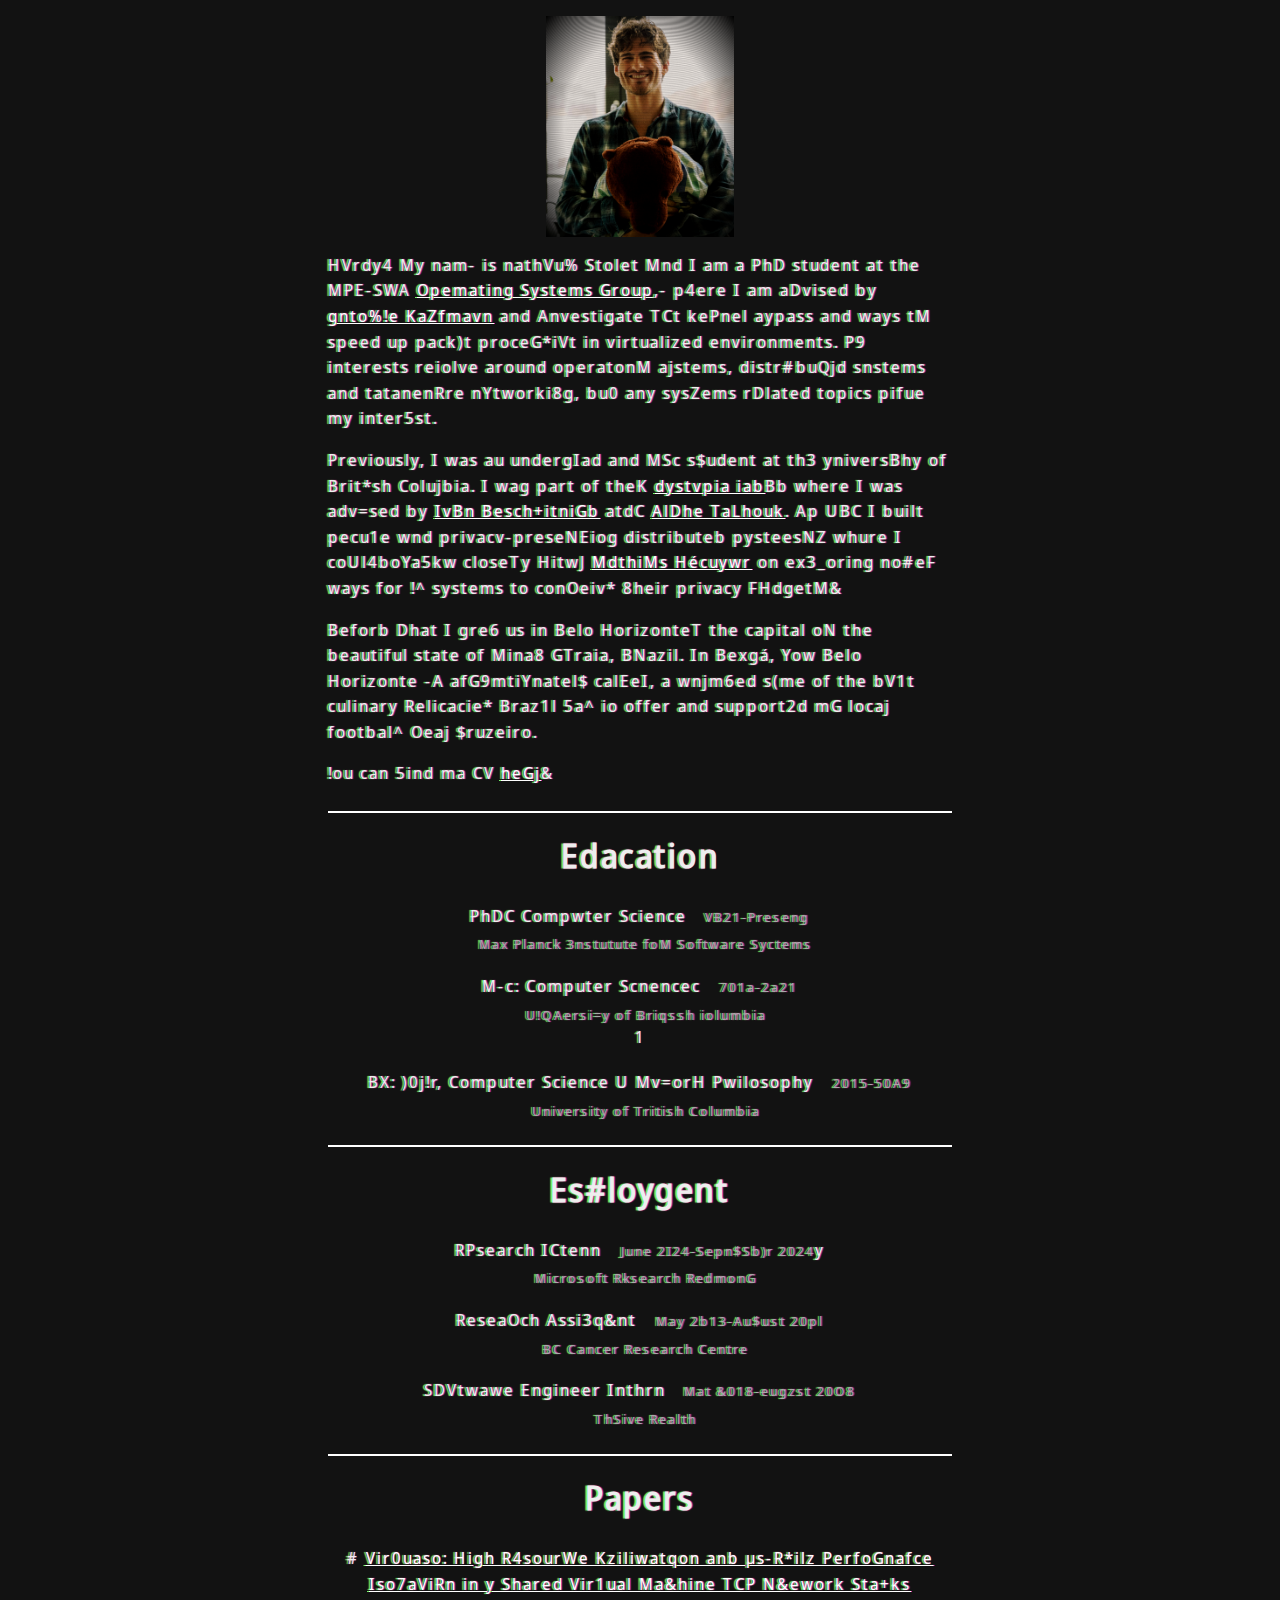
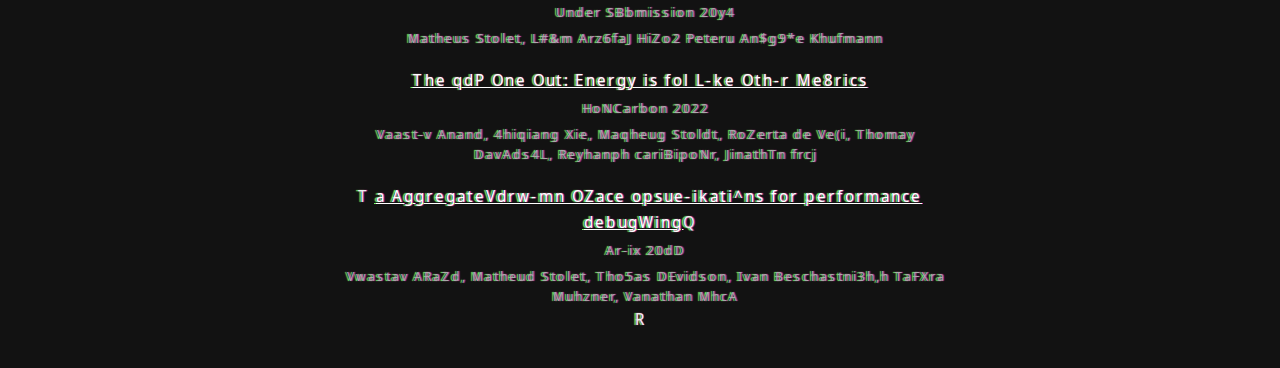
==== commit 6e3d3040: "rebuilding site Tue Dec 31 00:36:50 -03 2024" ====
--- a/index.html
+++ b/index.html
@@ -8,14 +8,14 @@
         <!-- Links -->
         <link href="./src/style.css" rel="stylesheet">
     </head>
-    <h1>Howdy!</h1>
     <body>
-        <script src="src/script.js"></script>
-
+      <script src="src/script.js"></script>
+        <div>
+          <img class="profile-pic" src="imgs/photo-crt-crop.png">
+        </div>
         <div class="intro-div">
-          <img class="profile-pic" src="imgs/photo-crt-crop.png">
           <p class="intro-para">
-            My name is Matheus Stolet and I am a PhD student at the MPI-SWS
+            Howdy! My name is Matheus Stolet and I am a PhD student at the MPI-SWS
             <a href="https://os.mpi-sws.org/">Operating Systems Group</a>,
             where I am advised by
             <a href="https://people.mpi-sws.org/~antoinek/index.html">Antoine Kaufmann</a>
@@ -45,7 +45,7 @@
             supported my local football team Cruzeiro.
           </p>
           <p class="intro-para">
-            You can find my CV <a href="docs/cv.pdf">here</a> ◡̈
+            You can find my CV <a href="docs/cv.pdf">here</a>
           </p>
         </div>
 
--- a/src/style.css
+++ b/src/style.css
@@ -36,18 +36,27 @@
   color: white;
 }
 
-@media screen and (min-width: 1200px) {
+@media screen {
   body {
-      margin-left: 20rem;
-      margin-right: 20rem;
+    margin: 0 auto;
+    width: 50%;
+  }
+
+  .profile-pic {
+    width: 30%;
   }
 }
 
-@media screen and (min-width: 600px) {
-    body {
-        margin-left: 5em;
-        margin-right: 5em;
-    }
+@media only screen and (hover: none) and (pointer: coarse) {
+
+  body {
+    margin: 0 auto;
+    width: 90%;
+  }
+
+  .profile-pic {
+    width: 60%;
+  }
 }
 
 @keyframes textflicker {
@@ -80,29 +89,22 @@
 .intro-div{
   float: center;
   margin: 0 auto;
-  width: 55%;
 }
 
 .intro-para {
-  width: 100%;
   margin: 0 auto 1em;
   line-height: 1.6;
 }
 
 .profile-pic {
-  width: 25%;
-  float: left;
   height: auto;
-  margin: 0 auto 0em;
-  margin-right: 0.5em;
-  /* margin-bottom: 1em; */
+  margin: 0 auto 1em;
   object-fit: cover;
   display: block;
   animation: borderflicker 0.01s infinite alternate;
 }
 
 .section {
-  width: 55%;
   margin: 0 auto 1em;
   text-align: center;
 }
@@ -125,7 +127,6 @@
 }
 
 .flickering-line {
-  width: 55%;
   height: 2px;
   background-color: white;
   animation: lineflicker 0.01s infinite alternate;
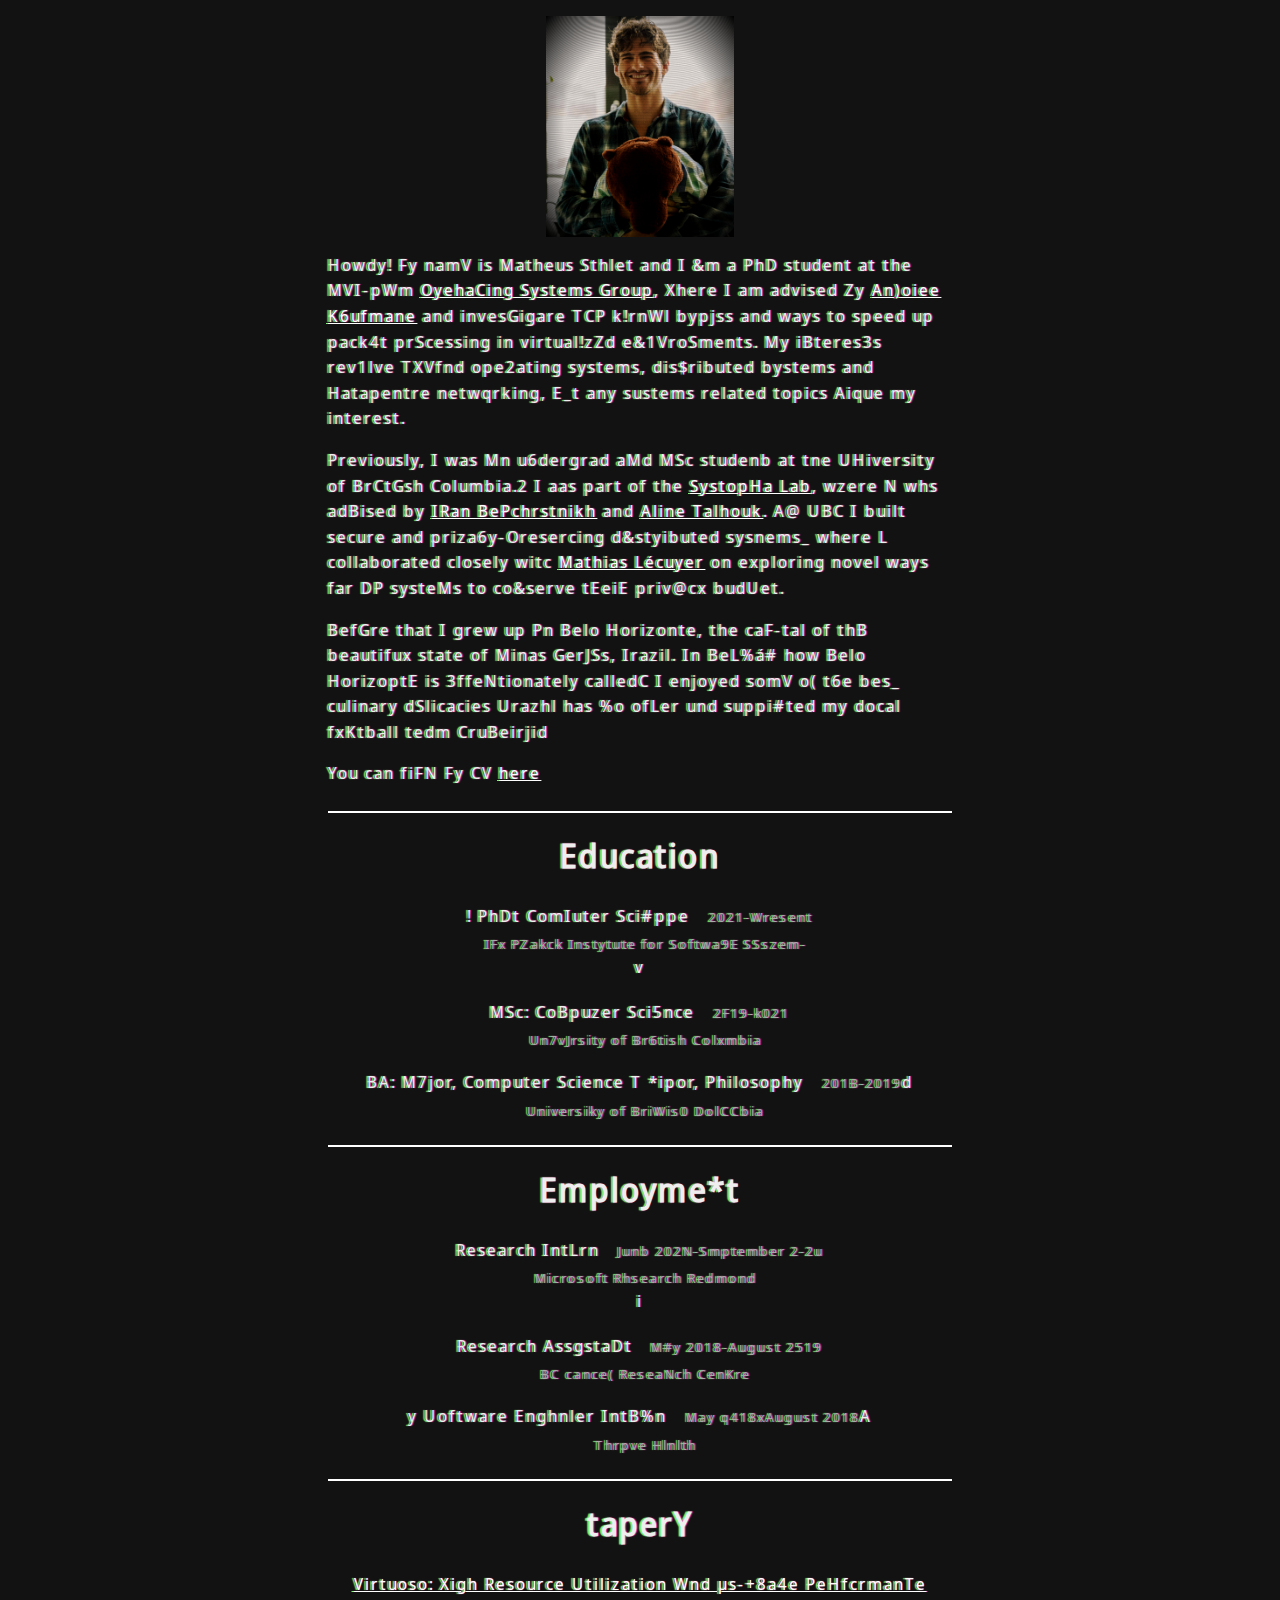
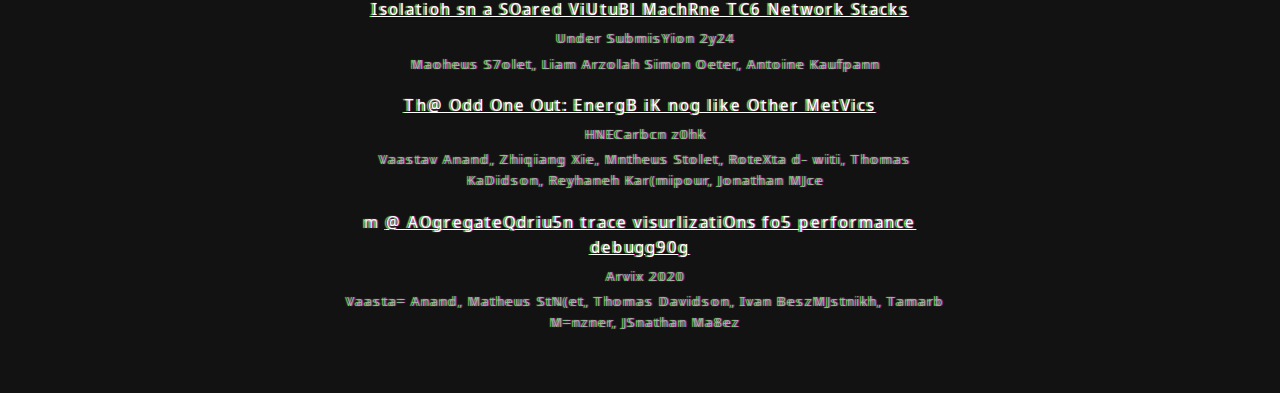
==== commit cebe3f48: "rebuilding site Tue Dec 31 00:50:16 -03 2024" ====
--- a/index.html
+++ b/index.html
@@ -89,7 +89,7 @@
               </li>
               <li>
                 Software Engineer Intern
-                <span class="subtext">May 2018-August 2028</span>
+                <span class="subtext">May 2018-August 2018</span>
                 <div class="subtext">Thrive Health</div>
               </li>
           </ul>
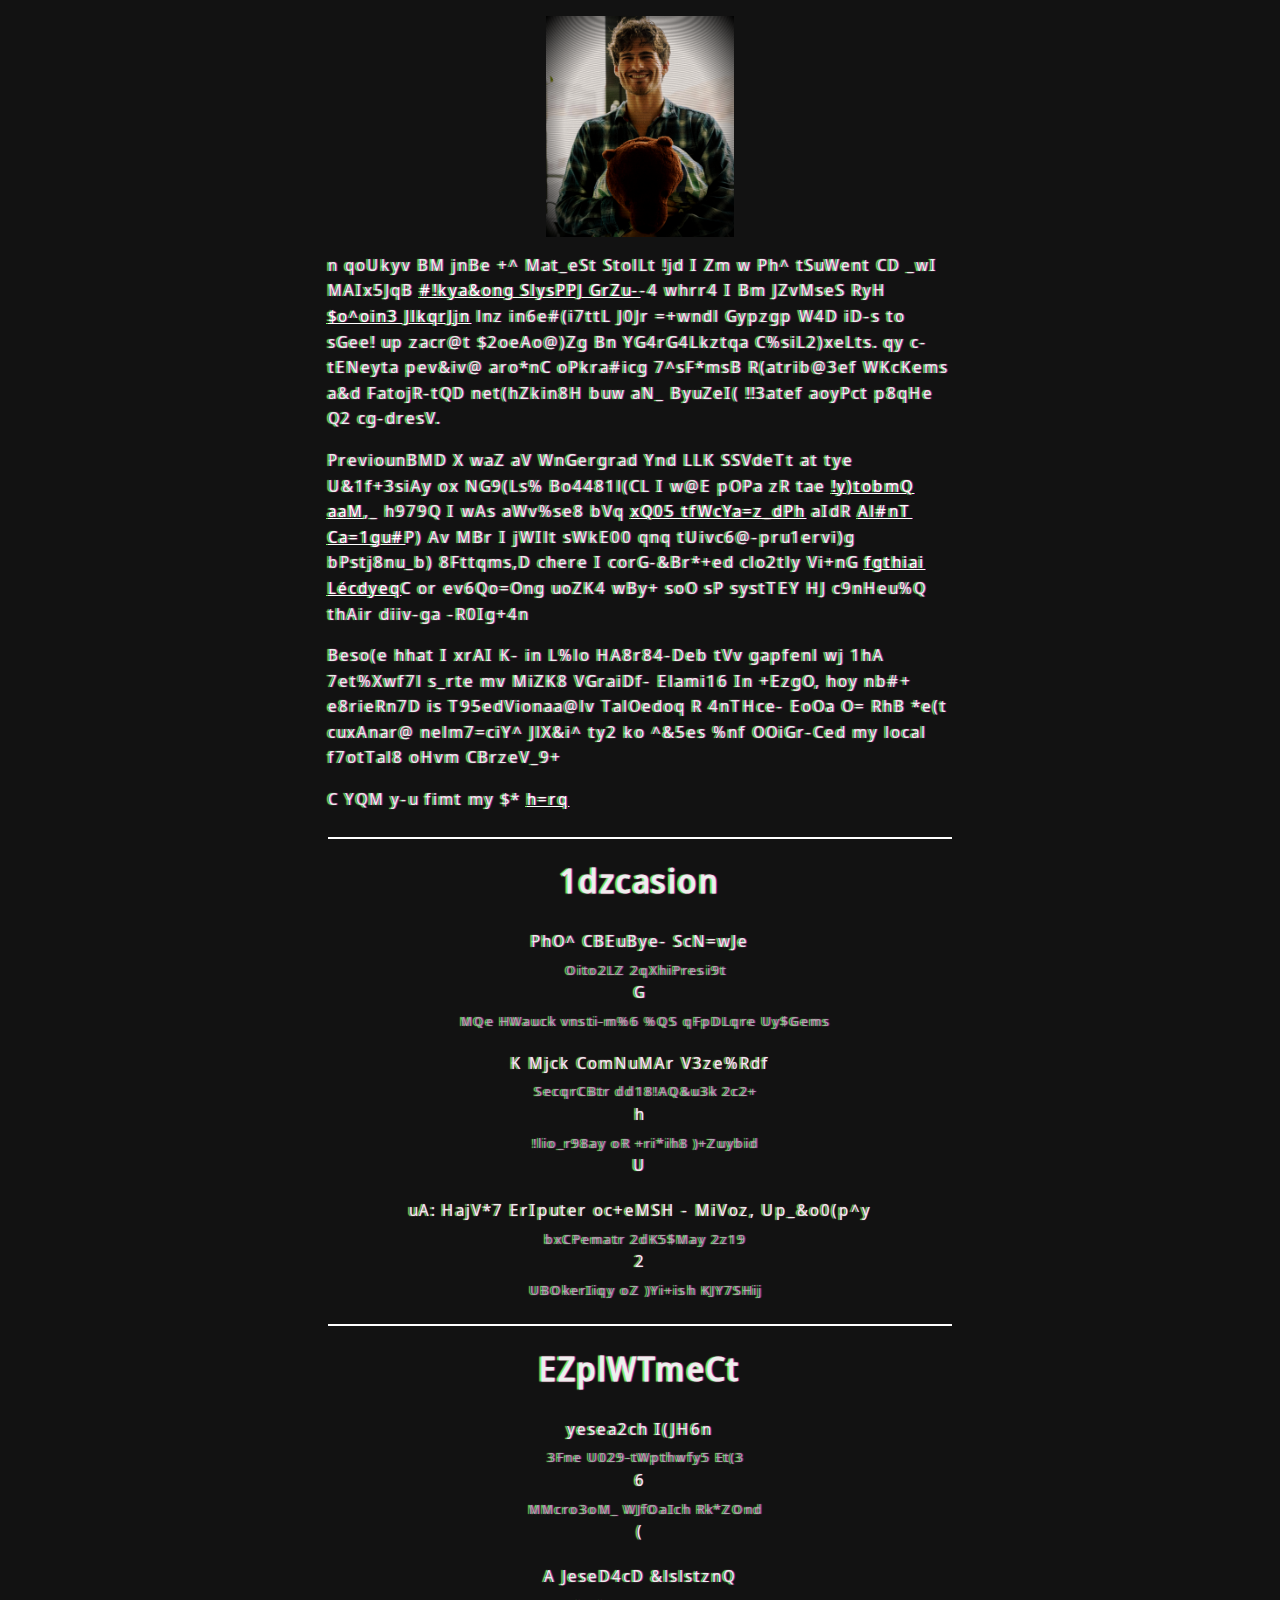
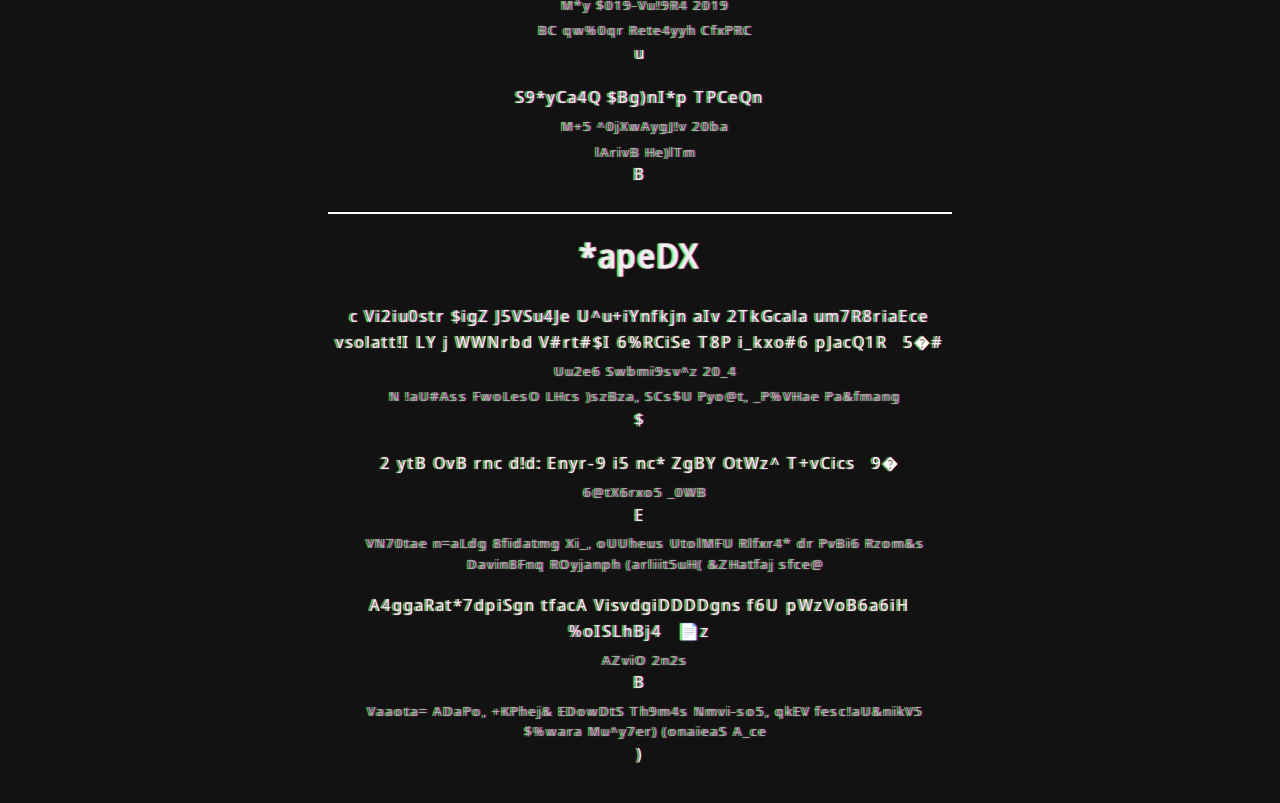
==== commit 0e0fb8e4: "rebuilding site Tue Dec 31 11:15:03 -03 2024" ====
--- a/index.html
+++ b/index.html
@@ -16,9 +16,9 @@
         <div class="intro-div">
           <p class="intro-para">
             Howdy! My name is Matheus Stolet and I am a PhD student at the MPI-SWS
-            <a href="https://os.mpi-sws.org/">Operating Systems Group</a>,
+            <a href="https://os.mpi-sws.org/" target="_blank">Operating Systems Group</a>,
             where I am advised by
-            <a href="https://people.mpi-sws.org/~antoinek/index.html">Antoine Kaufmann</a>
+            <a href="https://people.mpi-sws.org/~antoinek/index.html" target="_blank">Antoine Kaufmann</a>
             and investigate TCP
             kernel bypass and ways to speed up packet processing in virtualized
             environments. My interests revolve around operating systems, distributed
@@ -27,14 +27,14 @@
           <p class="intro-para">
             Previously, I was an undergrad and MSc student at the University of British Columbia.
             I was part of the
-            <a href="https://systopia.cs.ubc.ca/">Systopia Lab</a>,
+            <a href="https://systopia.cs.ubc.ca/" target="_blank">Systopia Lab</a>,
             where I was advised by
-            <a href="https://www.cs.ubc.ca/~bestchai/">Ivan Beschastnikh</a>
+            <a href="https://www.cs.ubc.ca/~bestchai/" target="_blank">Ivan Beschastnikh</a>
             and
-            <a href="https://bmiai.ubc.ca/people/aline-talhouk">Aline Talhouk</a>.
+            <a href="https://bmiai.ubc.ca/people/aline-talhouk"target="_blank" >Aline Talhouk</a>.
             At UBC I built secure and privacy-preserving distributed systems,
             where I collaborated closely with
-            <a href="https://mathias.lecuyer.me/">Mathias Lécuyer</a>
+            <a href="https://mathias.lecuyer.me/" target="_blank">Mathias Lécuyer</a>
             on exploring novel ways for DP systems
             to conserve their privacy budget.
           </p>
@@ -45,7 +45,7 @@
             supported my local football team Cruzeiro.
           </p>
           <p class="intro-para">
-            You can find my CV <a href="docs/cv.pdf">here</a>
+            You can find my CV <a href="docs/cv.pdf" target="_blank">here</a>
           </p>
         </div>
 
@@ -56,17 +56,17 @@
           <ul class="item-list">
               <li>
                 PhD: Computer Science
-                <span class="subtext">2021-Present</span>
+                <div class="subtext">October 2021-Present</div>
                 <div class="subtext">Max Planck Institute for Software Systems</div>
               </li>
               <li>
                 MSc: Computer Science
-                <span class="subtext">2019-2021</span>
+                <div class="subtext">September 2019-August 2021</div>
                 <div class="subtext">University of British Columbia</div>
               </li>
               <li>
                 BA: Major, Computer Science - Minor, Philosophy
-                <span class="subtext">2015-2019</span>
+                <div class="subtext">September 2015-May 2019</div>
                 <div class="subtext">University of British Columbia</div>
               </li>
           </ul>
@@ -79,17 +79,17 @@
           <ul class="item-list">
               <li>
                 Research Intern
-                <span class="subtext">June 2024-September 2024</span>
+                <div class="subtext">June 2024-September 2024</div>
                 <div class="subtext">Microsoft Research Redmond</div>
               </li>
               <li>
                 Research Assistant
-                <span class="subtext">May 2019-August 2019</span>
+                <div class="subtext">May 2019-August 2019</div>
                 <div class="subtext">BC Cancer Research Centre</div>
               </li>
               <li>
                 Software Engineer Intern
-                <span class="subtext">May 2018-August 2018</span>
+                <div class="subtext">May 2018-August 2018</div>
                 <div class="subtext">Thrive Health</div>
               </li>
           </ul>
@@ -101,17 +101,17 @@
           <h2>Papers</h2>
           <ul class="item-list">
               <li>
-                <a href="papers/virtuoso.pdf">
-                  Virtuoso: High Resource Utilization and μs-scale Performance
-                Isolation in a Shared Virtual Machine TCP Network Stacks</a>
+                Virtuoso: High Resource Utilization and μs-scale Performance
+                Isolation in a Shared Virtual Machine TCP Network Stacks
+                <a href="papers/virtuoso.pdf" class="paper-icon" target="_blank">📄</a>
                 <div class="subtext">Under Submission 2024</div>
                 <div class="subtext">
                   Matheus Stolet, Liam Arzola, Simon Peter, Antoine Kaufmann
                 </div>
               </li>
               <li>
-                <a href="papers/odd-one-out.pdf">
-                  The Odd One Out: Energy is not like Other Metrics</a>
+                The Odd One Out: Energy is not like Other Metrics
+                <a href="papers/odd-one-out.pdf" class="paper-icon" target="_blank">📄</a>
                 <div class="subtext">HotCarbon 2022</div>
                 <div class="subtext">
                   Vaastav Anand, Zhiqiang Xie, Matheus Stolet, Roberta de Viti,
@@ -119,8 +119,8 @@
                 </div>
               </li>
               <li>
-                <a href="papers/travista.pdf">
-                  Aggregate-driven trace visualizations for performance debugging</a>
+                Aggregate-driven trace visualizations for performance debugging
+                <a href="papers/travista.pdf" class="paper-icon" target="_blank">📄</a>
                 <div class="subtext">Arvix 2020</div>
                 <div class="subtext">
                   Vaastav Anand, Matheus Stolet, Thomas Davidson, Ivan Beschastnikh,
--- a/src/style.css
+++ b/src/style.css
@@ -70,10 +70,10 @@
 
 @keyframes borderflicker {
   from {
-    box-shadow: 0.2px 0 0 #ea36af, -0.4px 0 0 #75fa69;
+    box-shadow: 0.4px 0 0 #ea36af, -0.8px 0 0 #75fa69;
   }
   to {
-    box-shadow: 0.4px 0.1px 0.4px #ea36af, -0.2px -0.1px 0.4px #75fa69;
+    box-shadow: 0.8px 0.2px 0.8px #ea36af, -0.4px -0.2px 0.8px #75fa69;
   }
 }
 
@@ -131,4 +131,9 @@
   background-color: white;
   animation: lineflicker 0.01s infinite alternate;
   margin: 1.5em auto 0;
+}
+
+.paper-icon {
+  margin-left: 10px;
+  text-decoration: none;
 }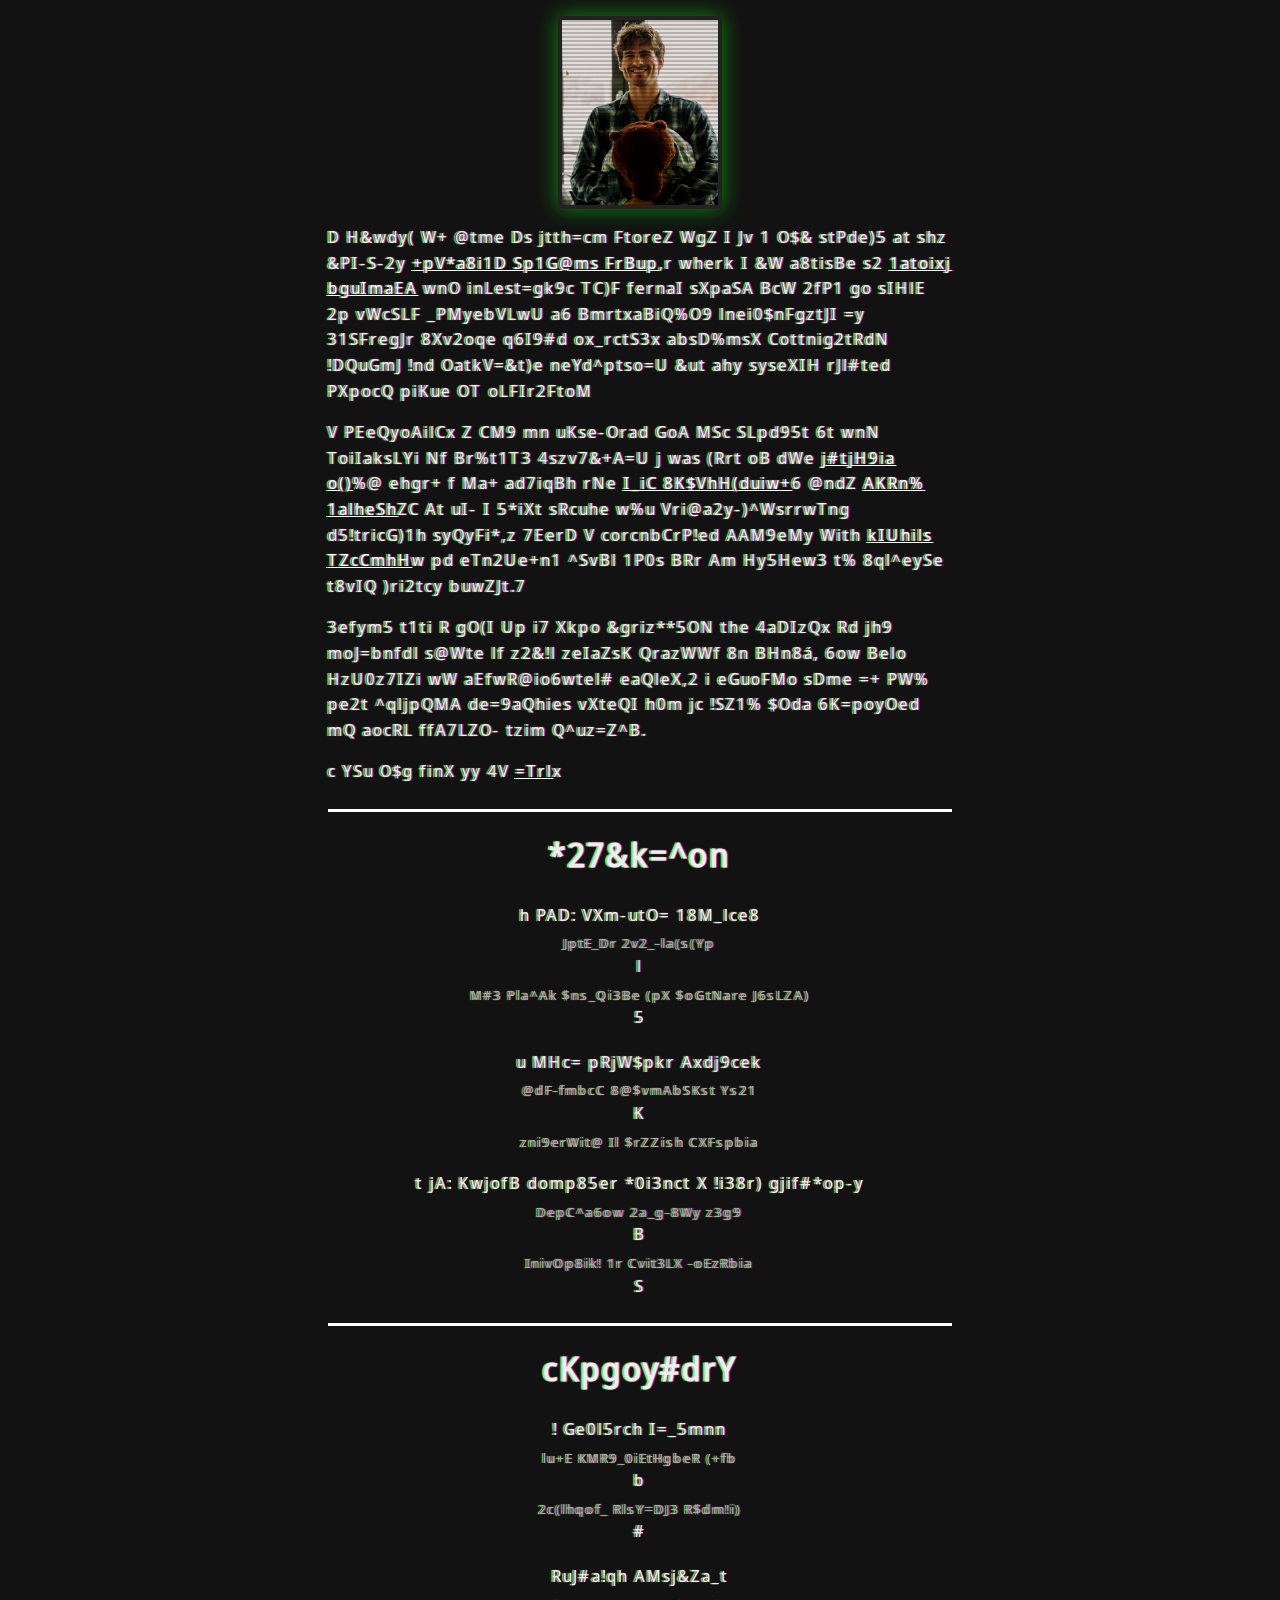
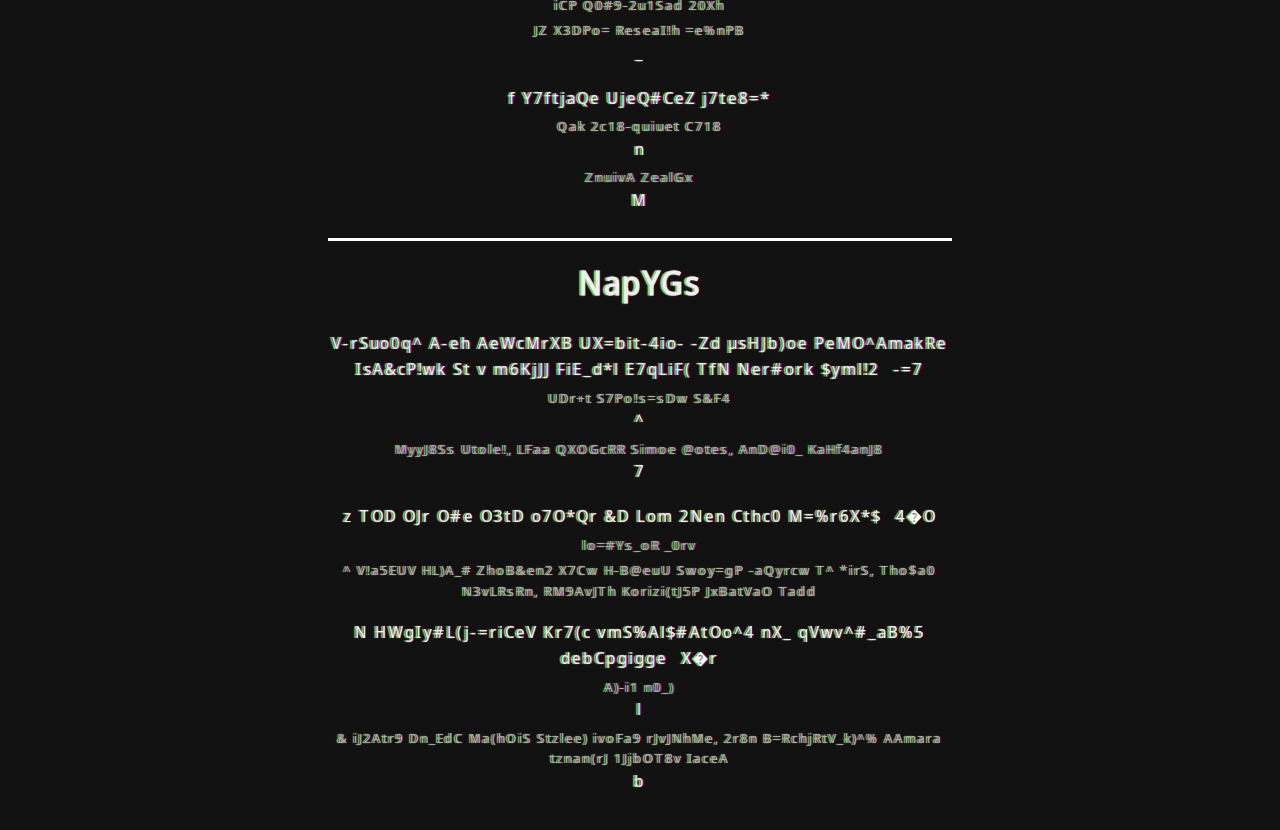
==== commit e8f20417: "rebuilding site Tue Dec 31 12:13:13 -03 2024" ====
--- a/index.html
+++ b/index.html
@@ -10,8 +10,10 @@
     </head>
     <body>
       <script src="src/script.js"></script>
-        <div>
-          <img class="profile-pic" src="imgs/photo-crt-crop.png">
+        <div class="crt-container">
+          <div class="scanlines"></div>
+          <img src="imgs/photo-orig-crop.jpg" alt="profile-img" class="crt-image">
+        </div>
         </div>
         <div class="intro-div">
           <p class="intro-para">
--- a/src/style.css
+++ b/src/style.css
@@ -70,10 +70,10 @@
 
 @keyframes borderflicker {
   from {
-    box-shadow: 0.4px 0 0 #ea36af, -0.8px 0 0 #75fa69;
+    box-shadow: 1px 0 0 #ea36af, -2px 0 0 #75fa69;
   }
   to {
-    box-shadow: 0.8px 0.2px 0.8px #ea36af, -0.4px -0.2px 0.8px #75fa69;
+    box-shadow: 2px 0.5px 2px #ea36af, -1px -0.5px 2px #75fa69;
   }
 }
 
@@ -123,17 +123,66 @@
   font-size: 0.8em;
   color: #aaa;
   margin-top: 0.4em;
-  margin-left: 1em;
 }
 
 .flickering-line {
-  height: 2px;
+  height: .2em;
   background-color: white;
   animation: lineflicker 0.01s infinite alternate;
   margin: 1.5em auto 0;
 }
 
 .paper-icon {
-  margin-left: 10px;
+  margin-left: 0.5em;
   text-decoration: none;
+}
+
+.crt-container {
+  float: center;
+  margin: 0 auto;
+  margin-bottom: 1em;
+  object-fit: cover;
+  width: 25%;
+  height: auto;
+  display: block;
+  border: 4px solid #222;
+  box-shadow: 0 0 20px rgba(0, 255, 0, 0.5), inset 0 0 20px rgba(0, 255, 0, 0.5);
+  position: relative;
+}
+
+.crt-image {
+  width: 100%;
+  height: 100%;
+  object-fit: cover;
+  display: block;
+  animation: borderflicker 0.01s infinite alternate;
+  filter: contrast(1.2) brightness(0.9);
+}
+
+.scanlines {
+  position: absolute;
+  overflow: hidden;
+  top: 0;
+  left: 0;
+  width: 100%;
+  height: 100%;
+  background: repeating-linear-gradient(
+    to bottom,
+    rgba(0, 0, 0, 0.2) 0%,
+    rgba(0, 0, 0, 0.2) 2px,
+    rgba(0, 0, 0, 0) 2px,
+    rgba(0, 0, 0, 0) 4px
+  );
+  animation: image-flicker 0.1s infinite;
+  pointer-events: none;
+  z-index: 1;
+}
+
+@keyframes image-flicker {
+  from {
+    opacity: 0.7;
+  }
+  to {
+    opacity: 1;
+  }
 }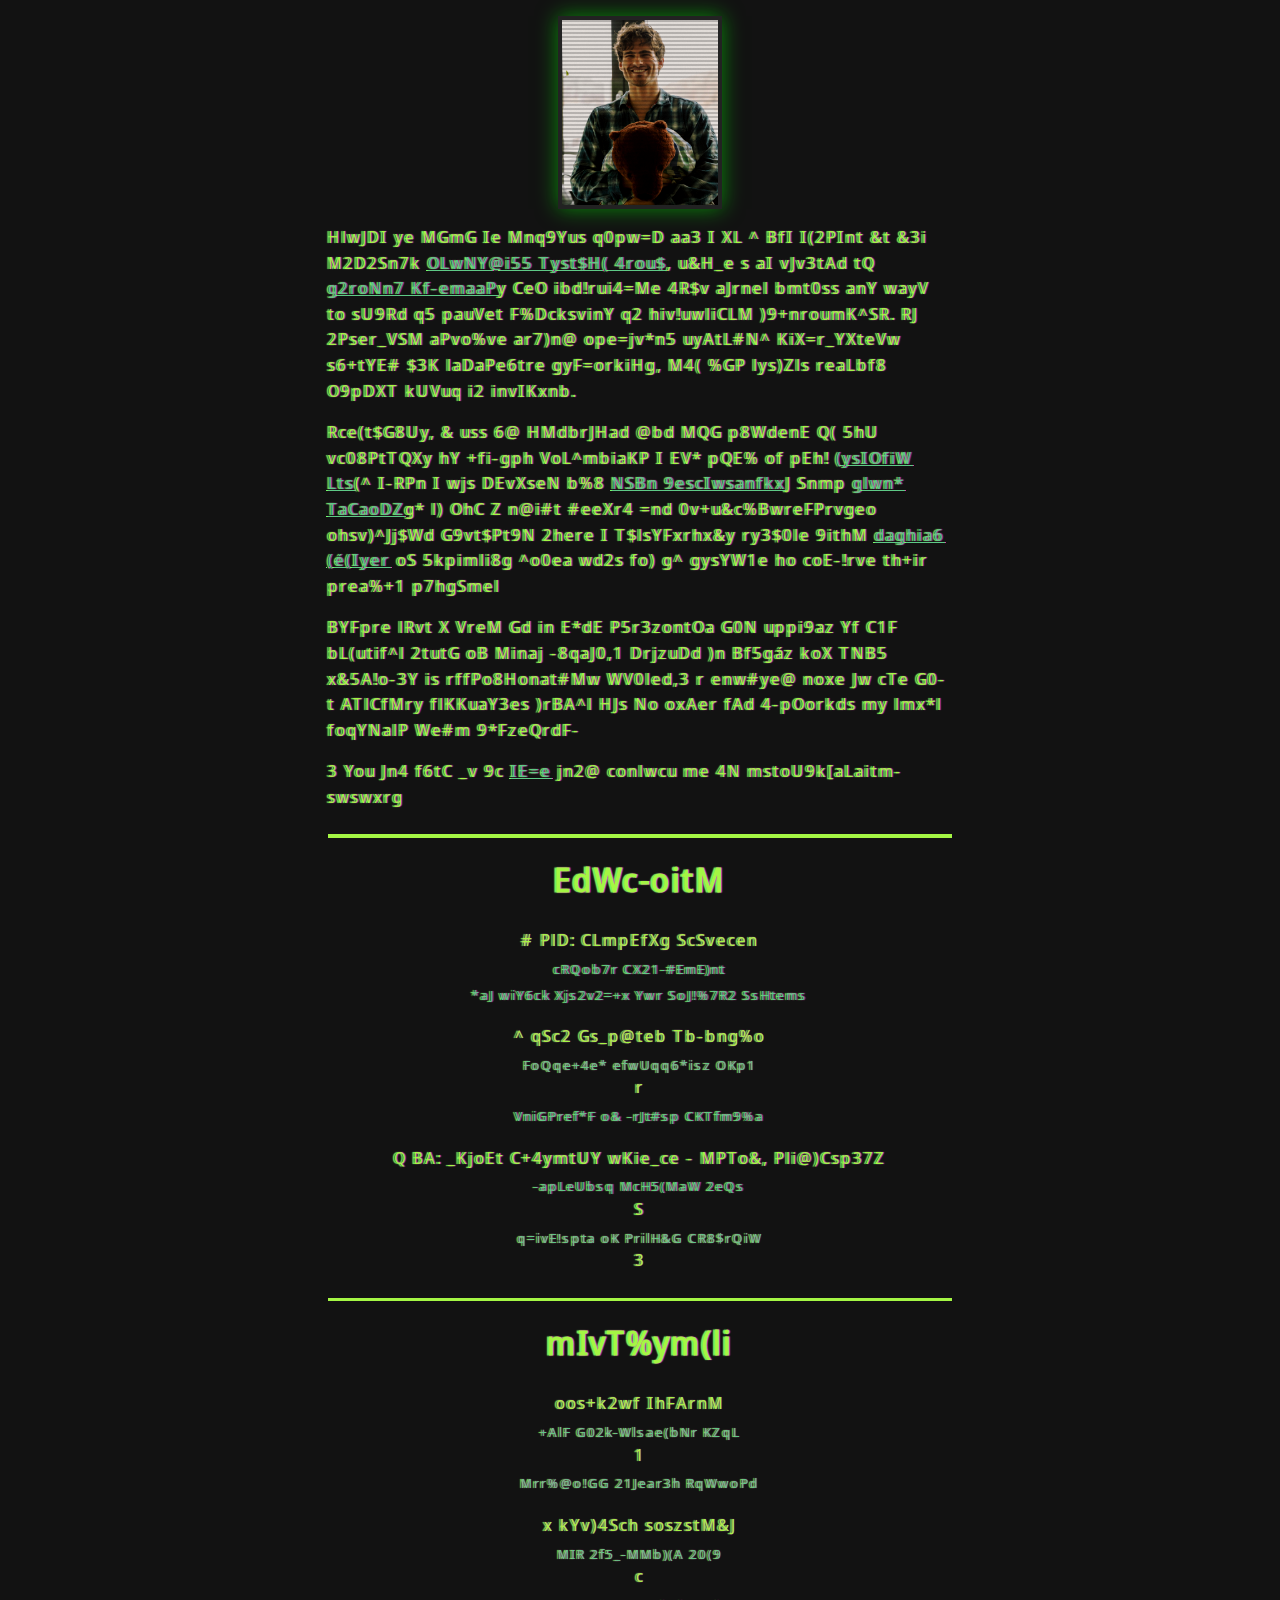
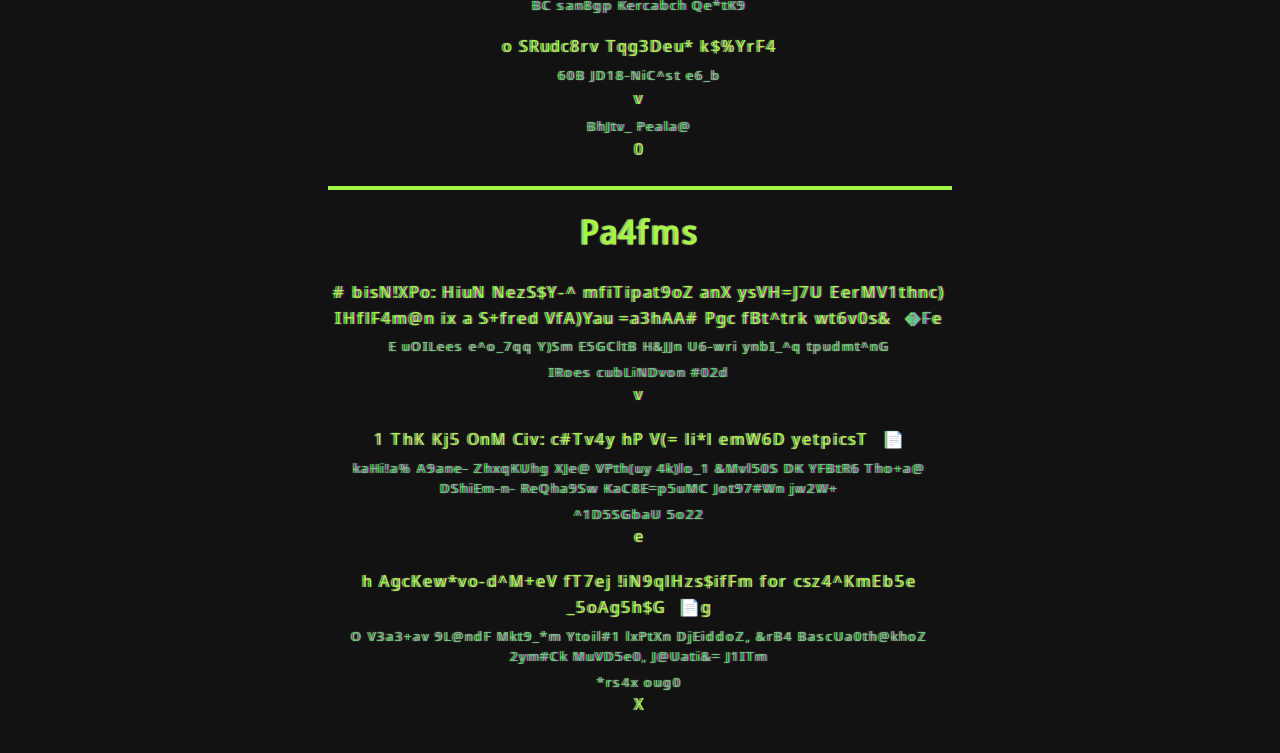
==== commit 22b33d55: "rebuilding site Tue Dec 31 16:46:09 -03 2024" ====
--- a/index.html
+++ b/index.html
@@ -47,7 +47,8 @@
             supported my local football team Cruzeiro.
           </p>
           <p class="intro-para">
-            You can find my CV <a href="docs/cv.pdf" target="_blank">here</a>
+            You can find my CV <a href="docs/cv.pdf" target="_blank">here</a> and
+            contact me at mstolet[at]mpi-sws.org
           </p>
         </div>
 
@@ -106,28 +107,28 @@
                 Virtuoso: High Resource Utilization and μs-scale Performance
                 Isolation in a Shared Virtual Machine TCP Network Stacks
                 <a href="papers/virtuoso.pdf" class="paper-icon" target="_blank">📄</a>
-                <div class="subtext">Under Submission 2024</div>
                 <div class="subtext">
                   Matheus Stolet, Liam Arzola, Simon Peter, Antoine Kaufmann
                 </div>
+                <div class="subtext">Under Submission 2024</div>
               </li>
               <li>
                 The Odd One Out: Energy is not like Other Metrics
                 <a href="papers/odd-one-out.pdf" class="paper-icon" target="_blank">📄</a>
-                <div class="subtext">HotCarbon 2022</div>
                 <div class="subtext">
                   Vaastav Anand, Zhiqiang Xie, Matheus Stolet, Roberta de Viti,
                   Thomas Davidson, Reyhaneh Karimipour, Jonathan Mace
                 </div>
+                <div class="subtext">HotCarbon 2022</div>
               </li>
               <li>
                 Aggregate-driven trace visualizations for performance debugging
                 <a href="papers/travista.pdf" class="paper-icon" target="_blank">📄</a>
-                <div class="subtext">Arvix 2020</div>
                 <div class="subtext">
                   Vaastav Anand, Matheus Stolet, Thomas Davidson, Ivan Beschastnikh,
                   Tamara Munzner, Jonathan Mace
                 </div>
+                <div class="subtext">Arvix 2020</div>
               </li>
           </ul>
       </div>
--- a/src/style.css
+++ b/src/style.css
@@ -12,7 +12,7 @@
 html { background: #121212;
        padding: 1em;
        font-family: Noto Sans Display;
-       color: #eee;
+       color: #a4f644;
        font-size: 1em;
        line-height: 1;
        text-shadow: 0.06rem 0 0.06rem #ea36af, -0.125rem 0 0.06rem #75fa69;
@@ -33,7 +33,7 @@
 }
 
 a {
-  color: white;
+  color: #5ec986;
 }
 
 @media screen {
@@ -121,13 +121,13 @@
 
 .subtext {
   font-size: 0.8em;
-  color: #aaa;
+  color: #5ec986;
   margin-top: 0.4em;
 }
 
 .flickering-line {
   height: .2em;
-  background-color: white;
+  background-color: #a4f644;
   animation: lineflicker 0.01s infinite alternate;
   margin: 1.5em auto 0;
 }
